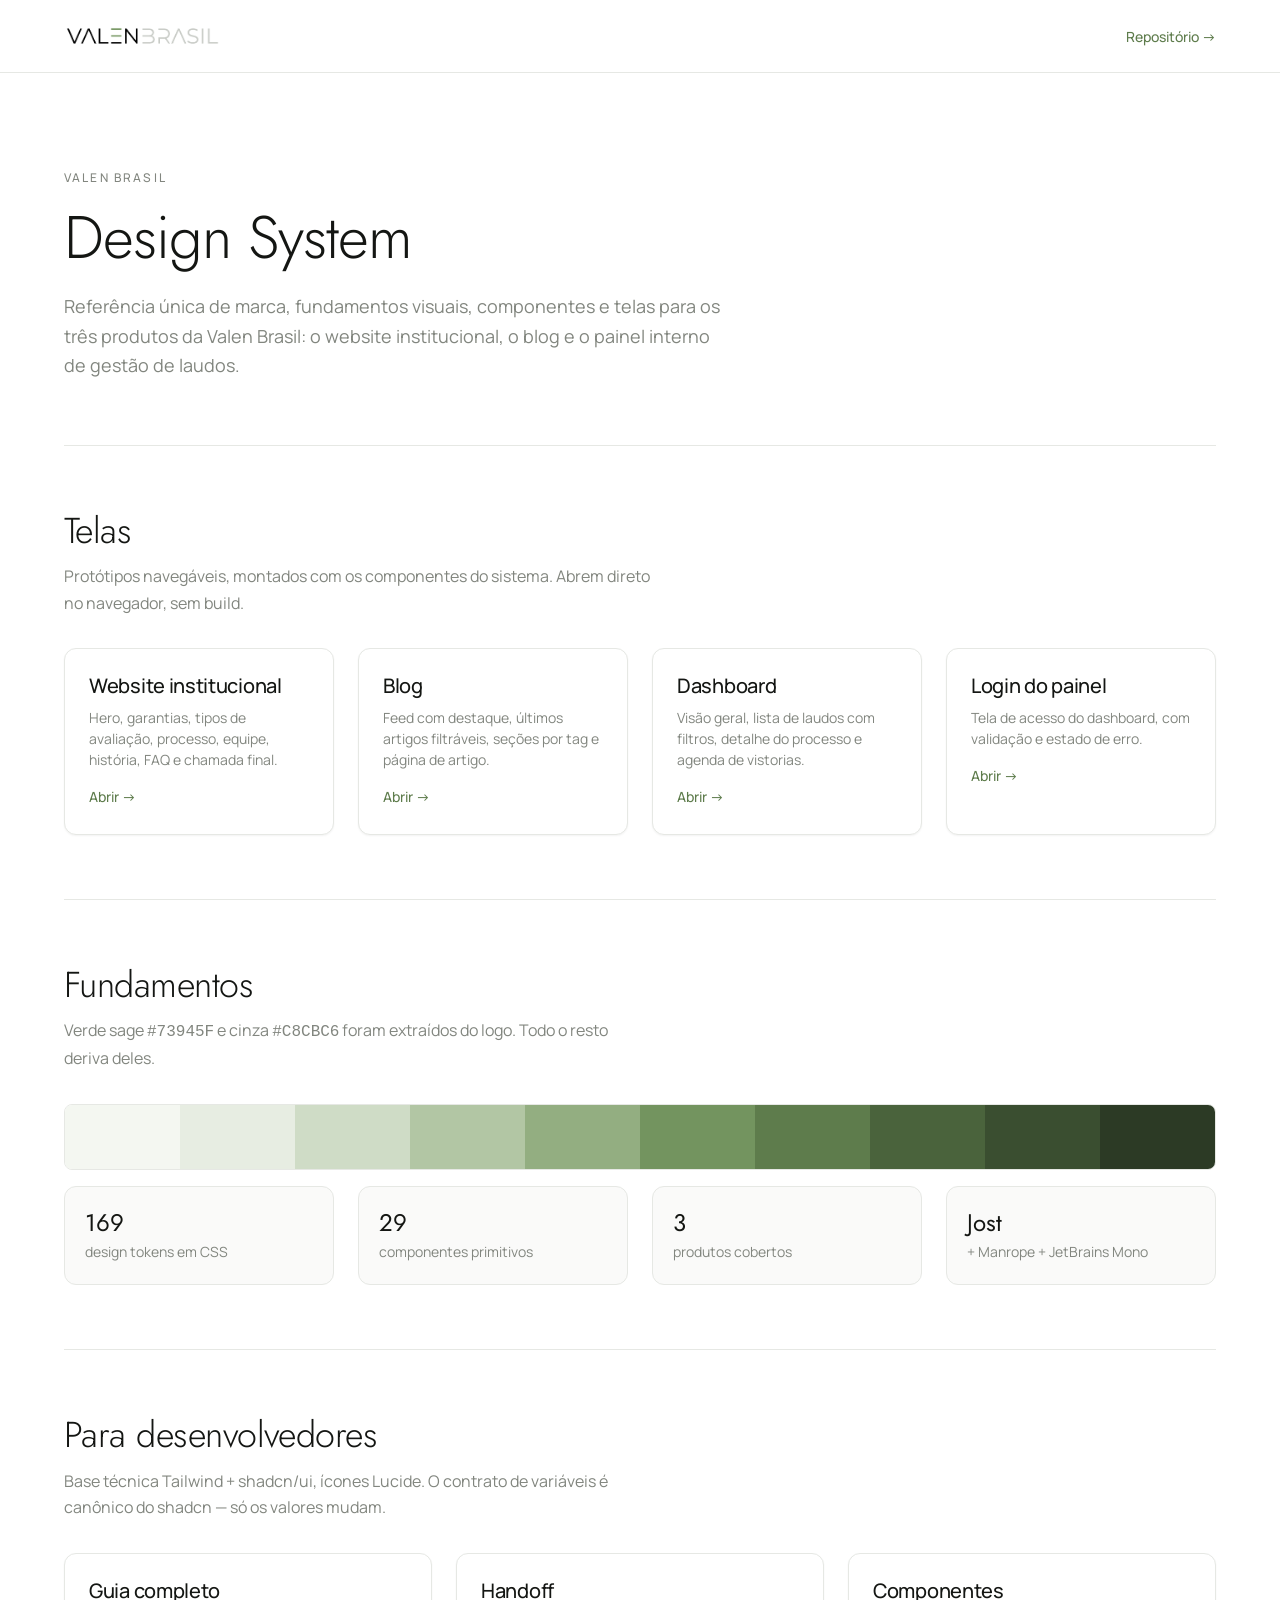
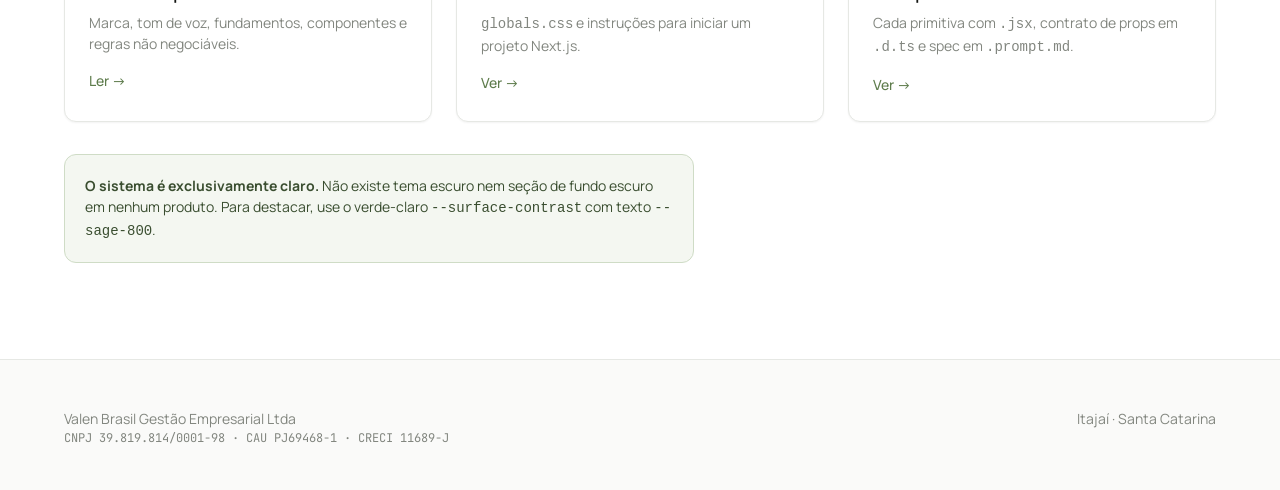
==== index.html @ 43b18d95 "Add landing page and GitHub Pages deploy; fix broken logo references The Logo component and the thre" ====
<!DOCTYPE html>
<html lang="pt-BR">
<head>
<meta charset="utf-8">
<meta name="viewport" content="width=device-width,initial-scale=1">
<title>Valen Brasil — Design System</title>
<link rel="icon" href="assets/valen-icone.png">
<link rel="stylesheet" href="styles.css">
<style>
  .wrap{width:100%;max-width:var(--container-max);margin:0 auto;padding:0 var(--gutter)}
  header{border-bottom:1px solid var(--border-subtle);background:var(--surface-page)}
  header .wrap{height:72px;display:flex;align-items:center;justify-content:space-between}
  header img{height:22px}
  header a{font:var(--type-label)}
  .hero{padding:var(--space-24) 0 var(--space-16)}
  .eyebrow{font:var(--type-eyebrow);text-transform:uppercase;letter-spacing:var(--tracking-widest);color:var(--text-muted);display:block;margin-bottom:var(--space-4)}
  h1{font:var(--type-display);font-size:clamp(2.4rem,5vw,3.75rem);margin-bottom:var(--space-5)}
  .lead{font:var(--type-body-lg);color:var(--text-muted);max-width:60ch}
  section{padding-block:var(--space-16);border-top:1px solid var(--border-subtle)}
  h2{font:var(--type-h2);margin-bottom:var(--space-3)}
  .sub{font:var(--type-body);color:var(--text-muted);max-width:60ch;margin-bottom:var(--space-8)}
  .grid{display:grid;grid-template-columns:repeat(auto-fit,minmax(260px,1fr));gap:var(--space-6)}
  .card{display:block;border:1px solid var(--border-subtle);border-radius:var(--radius-card);padding:var(--space-6);background:var(--surface-card);box-shadow:var(--shadow-xs);text-decoration:none;color:inherit;transition:transform var(--duration-base) var(--ease-out),box-shadow var(--duration-base) var(--ease-out)}
  .card:hover{transform:translateY(-2px);box-shadow:var(--shadow-md);color:inherit}
  .card h3{font:var(--type-h4);color:var(--text-strong);margin-bottom:var(--space-2)}
  .card p{font:var(--type-body-sm);color:var(--text-muted);margin:0}
  .card .go{display:inline-block;margin-top:var(--space-4);font:var(--type-label);color:var(--text-brand)}
  .stats{display:grid;grid-template-columns:repeat(auto-fit,minmax(160px,1fr));gap:var(--space-6)}
  .stat{border:1px solid var(--border-subtle);border-radius:var(--radius-card);padding:var(--space-5);background:var(--surface-subtle)}
  .stat .n{font:var(--type-h3);color:var(--text-strong);display:block}
  .stat .l{font:var(--type-body-sm);color:var(--text-muted)}
  .ramp{display:flex;border-radius:var(--radius-md);overflow:hidden;border:1px solid var(--border-subtle);margin-bottom:var(--space-4)}
  .ramp div{flex:1;height:64px}
  .note{background:var(--surface-contrast);border:1px solid var(--sage-200);border-radius:var(--radius-card);padding:var(--space-5);color:var(--sage-800);font:var(--type-body-sm);max-width:70ch}
  footer{border-top:1px solid var(--border-subtle);background:var(--surface-subtle);padding:var(--space-12) 0;margin-top:var(--space-8)}
  footer .wrap{display:flex;justify-content:space-between;gap:var(--space-6);flex-wrap:wrap;font:var(--type-body-sm);color:var(--text-muted)}
  .mono{font:var(--type-mono);font-size:12px}
</style>
</head>
<body>

<header>
  <div class="wrap">
    <img src="assets/valen-logo.png" alt="Valen Brasil">
    <a href="https://github.com/valenbrasil/design">Repositório →</a>
  </div>
</header>

<main class="wrap">

  <div class="hero">
    <span class="eyebrow">Valen Brasil</span>
    <h1>Design System</h1>
    <p class="lead">Referência única de marca, fundamentos visuais, componentes e telas para os três produtos da Valen Brasil: o website institucional, o blog e o painel interno de gestão de laudos.</p>
  </div>

  <section>
    <h2>Telas</h2>
    <p class="sub">Protótipos navegáveis, montados com os componentes do sistema. Abrem direto no navegador, sem build.</p>
    <div class="grid">
      <a class="card" href="ui_kits/website/index.html">
        <h3>Website institucional</h3>
        <p>Hero, garantias, tipos de avaliação, processo, equipe, história, FAQ e chamada final.</p>
        <span class="go">Abrir →</span>
      </a>
      <a class="card" href="ui_kits/blog/index.html">
        <h3>Blog</h3>
        <p>Feed com destaque, últimos artigos filtráveis, seções por tag e página de artigo.</p>
        <span class="go">Abrir →</span>
      </a>
      <a class="card" href="ui_kits/dashboard/index.html">
        <h3>Dashboard</h3>
        <p>Visão geral, lista de laudos com filtros, detalhe do processo e agenda de vistorias.</p>
        <span class="go">Abrir →</span>
      </a>
      <a class="card" href="ui_kits/dashboard/login.html">
        <h3>Login do painel</h3>
        <p>Tela de acesso do dashboard, com validação e estado de erro.</p>
        <span class="go">Abrir →</span>
      </a>
    </div>
  </section>

  <section>
    <h2>Fundamentos</h2>
    <p class="sub">Verde sage <code>#73945F</code> e cinza <code>#C8CBC6</code> foram extraídos do logo. Todo o resto deriva deles.</p>
    <div class="ramp">
      <div style="background:var(--sage-50)"></div>
      <div style="background:var(--sage-100)"></div>
      <div style="background:var(--sage-200)"></div>
      <div style="background:var(--sage-300)"></div>
      <div style="background:var(--sage-400)"></div>
      <div style="background:var(--sage-500)"></div>
      <div style="background:var(--sage-600)"></div>
      <div style="background:var(--sage-700)"></div>
      <div style="background:var(--sage-800)"></div>
      <div style="background:var(--sage-900)"></div>
    </div>
    <div class="stats">
      <div class="stat"><span class="n">169</span><span class="l">design tokens em CSS</span></div>
      <div class="stat"><span class="n">29</span><span class="l">componentes primitivos</span></div>
      <div class="stat"><span class="n">3</span><span class="l">produtos cobertos</span></div>
      <div class="stat"><span class="n">Jost</span><span class="l">+ Manrope + JetBrains Mono</span></div>
    </div>
  </section>

  <section>
    <h2>Para desenvolvedores</h2>
    <p class="sub">Base técnica Tailwind + shadcn/ui, ícones Lucide. O contrato de variáveis é canônico do shadcn — só os valores mudam.</p>
    <div class="grid">
      <a class="card" href="https://github.com/valenbrasil/design/blob/main/README.md">
        <h3>Guia completo</h3>
        <p>Marca, tom de voz, fundamentos, componentes e regras não negociáveis.</p>
        <span class="go">Ler →</span>
      </a>
      <a class="card" href="https://github.com/valenbrasil/design/tree/main/handoff">
        <h3>Handoff</h3>
        <p><code>globals.css</code> e instruções para iniciar um projeto Next.js.</p>
        <span class="go">Ver →</span>
      </a>
      <a class="card" href="https://github.com/valenbrasil/design/tree/main/components">
        <h3>Componentes</h3>
        <p>Cada primitiva com <code>.jsx</code>, contrato de props em <code>.d.ts</code> e spec em <code>.prompt.md</code>.</p>
        <span class="go">Ver →</span>
      </a>
    </div>
    <p class="note" style="margin-top:var(--space-8)"><strong>O sistema é exclusivamente claro.</strong> Não existe tema escuro nem seção de fundo escuro em nenhum produto. Para destacar, use o verde-claro <code>--surface-contrast</code> com texto <code>--sage-800</code>.</p>
  </section>

</main>

<footer>
  <div class="wrap">
    <div>
      <div>Valen Brasil Gestão Empresarial Ltda</div>
      <div class="mono">CNPJ 39.819.814/0001-98 · CAU PJ69468-1 · CRECI 11689-J</div>
    </div>
    <div>Itajaí · Santa Catarina</div>
  </div>
</footer>

</body>
</html>
---- styles.css ----
/*
  Valen Brasil Design System — ponto de entrada único.
  Este arquivo não define nenhuma regra própria, apenas importa os tokens
  na ordem correta (fontes e valores de cor/tipo/espaço primeiro, reset base
  por último — o base.css consome essas variáveis).
*/
@import "tokens/fonts.css";
@import "tokens/colors.css";
@import "tokens/typography.css";
@import "tokens/spacing.css";
@import "tokens/radius.css";
@import "tokens/shadows.css";
@import "tokens/motion.css";
@import "tokens/base.css";
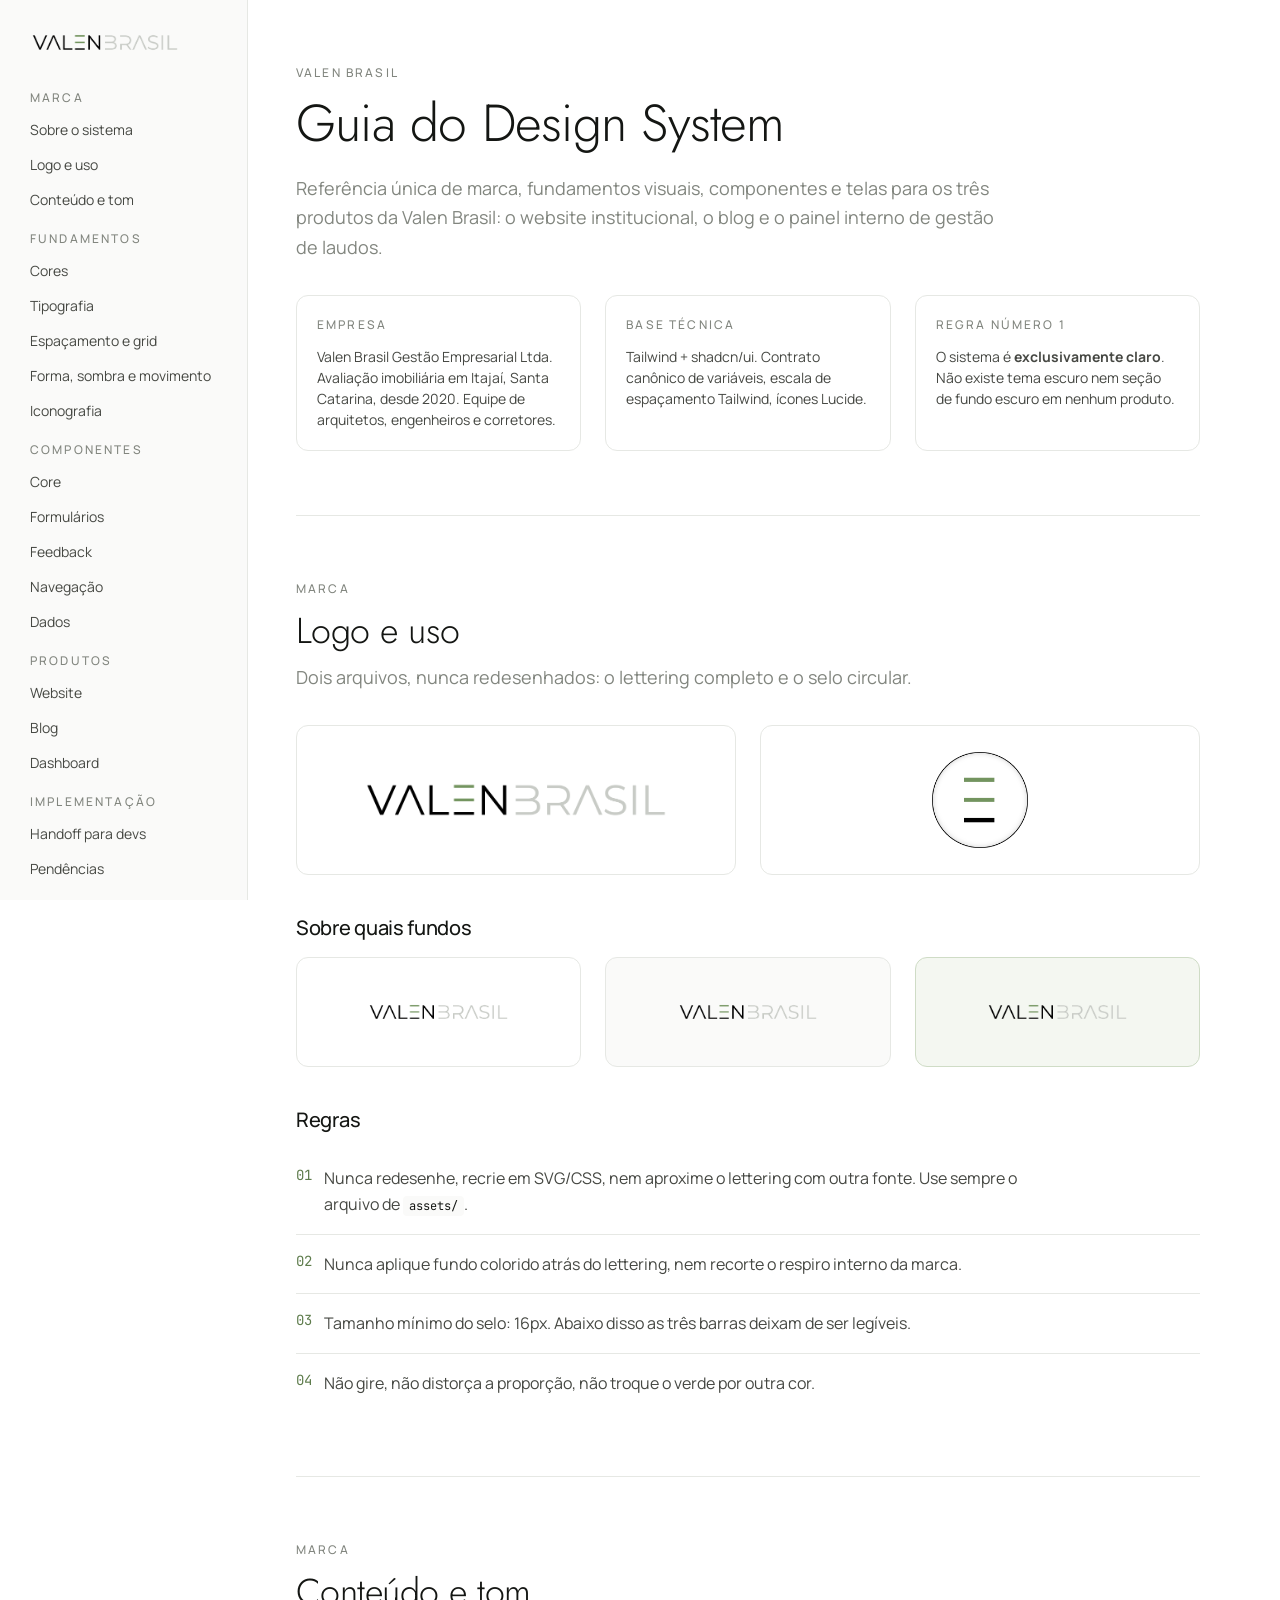
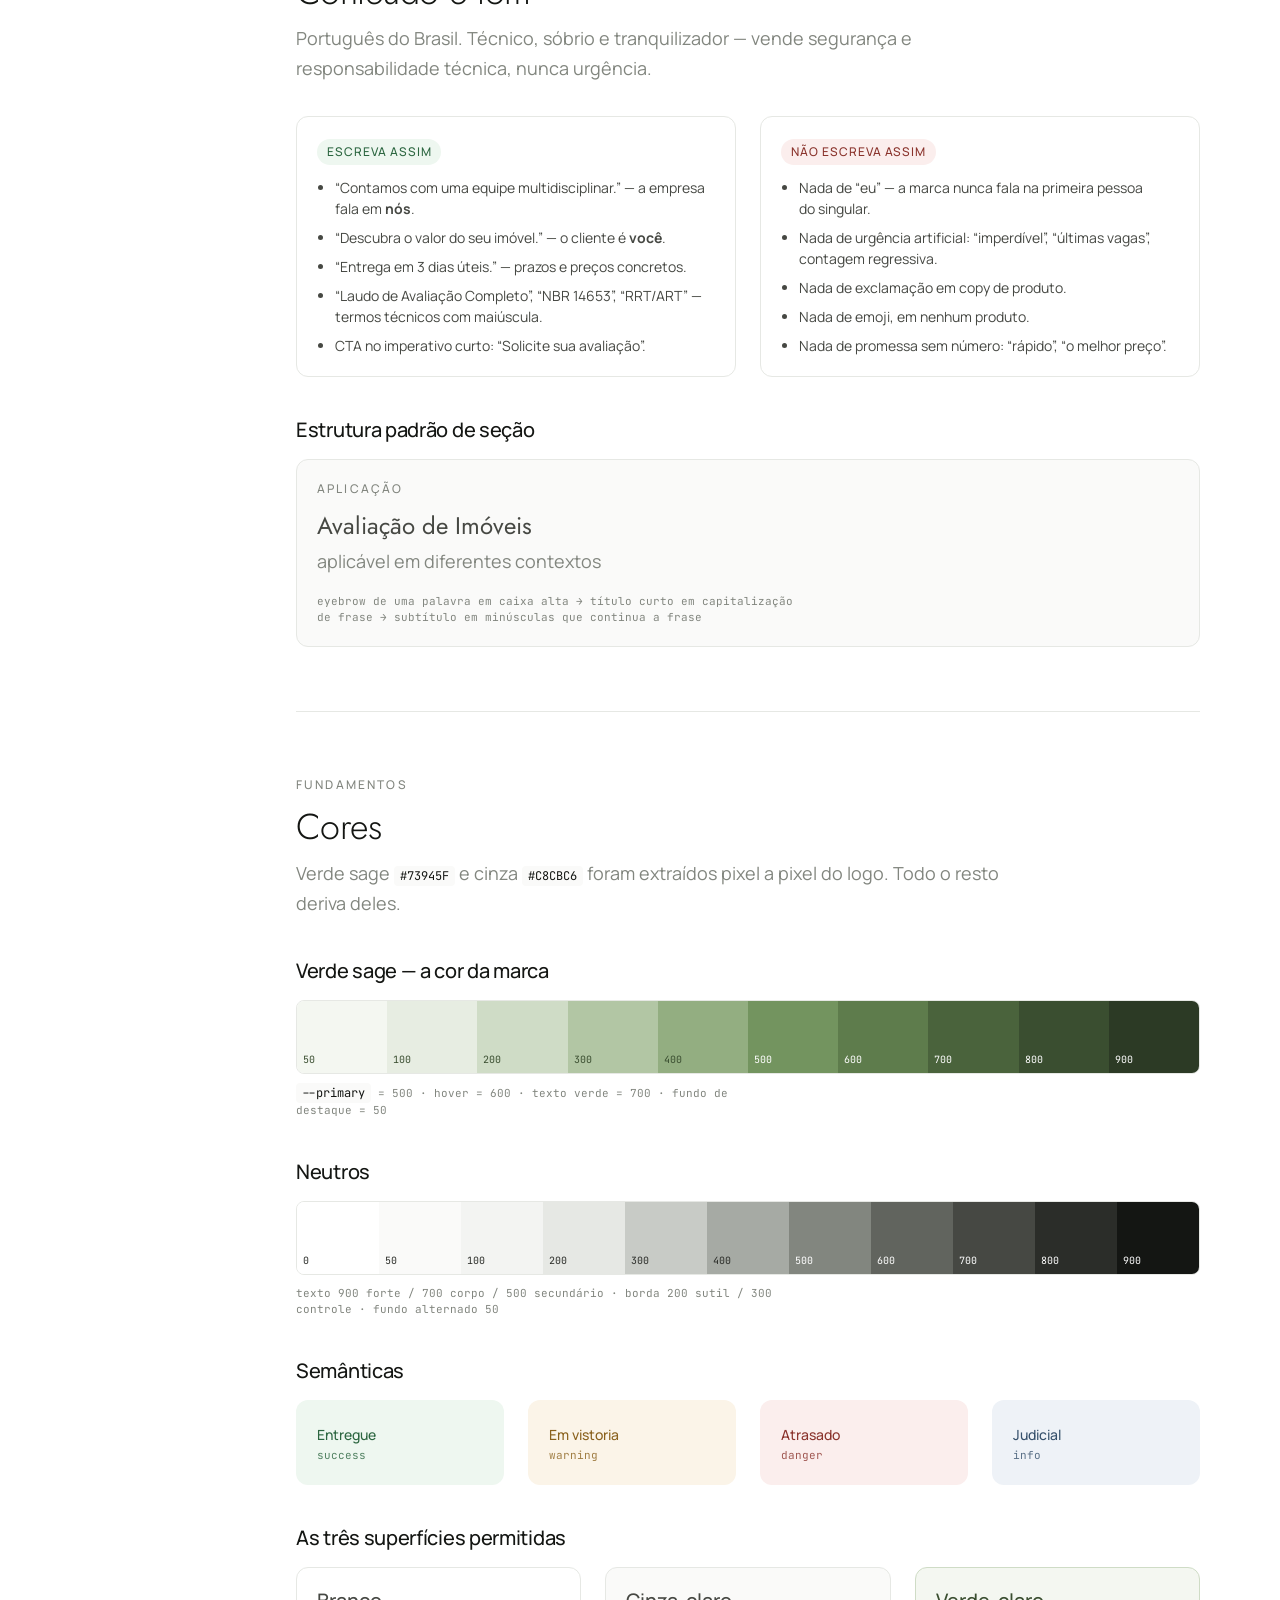
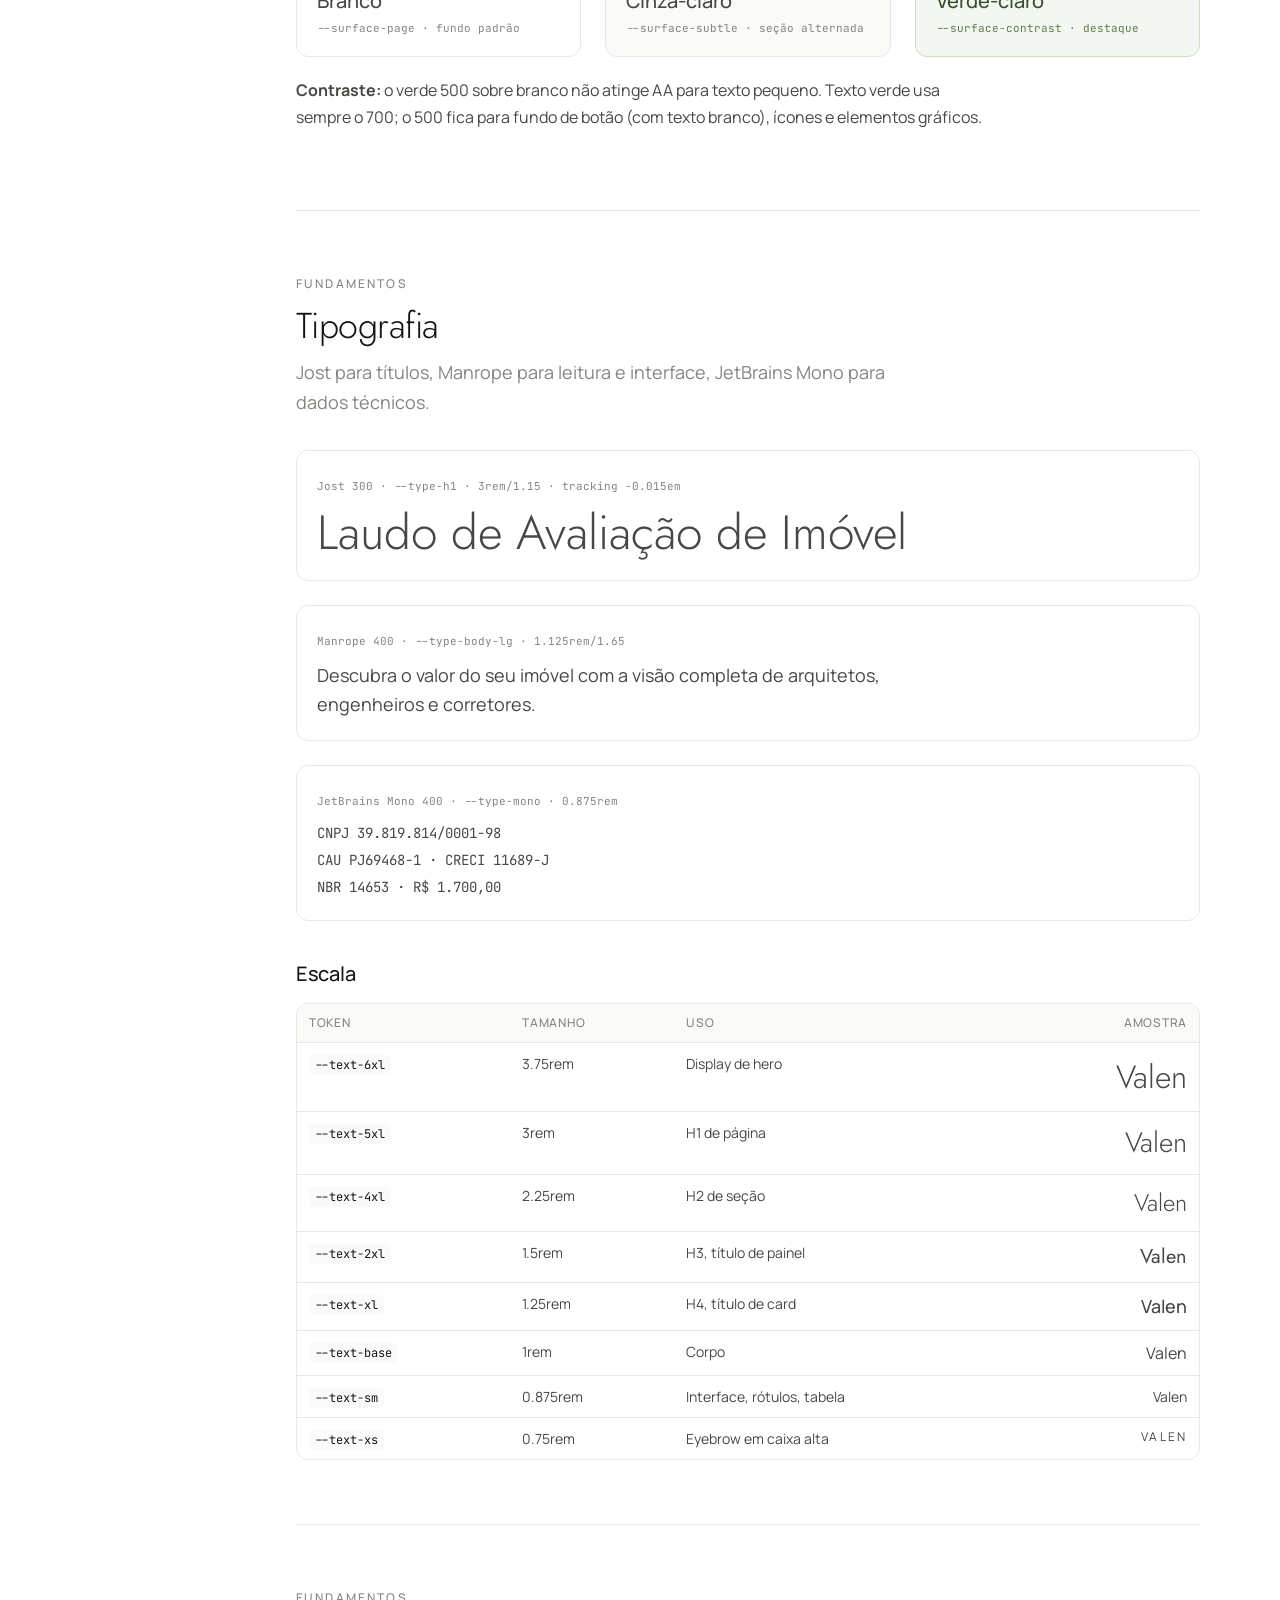
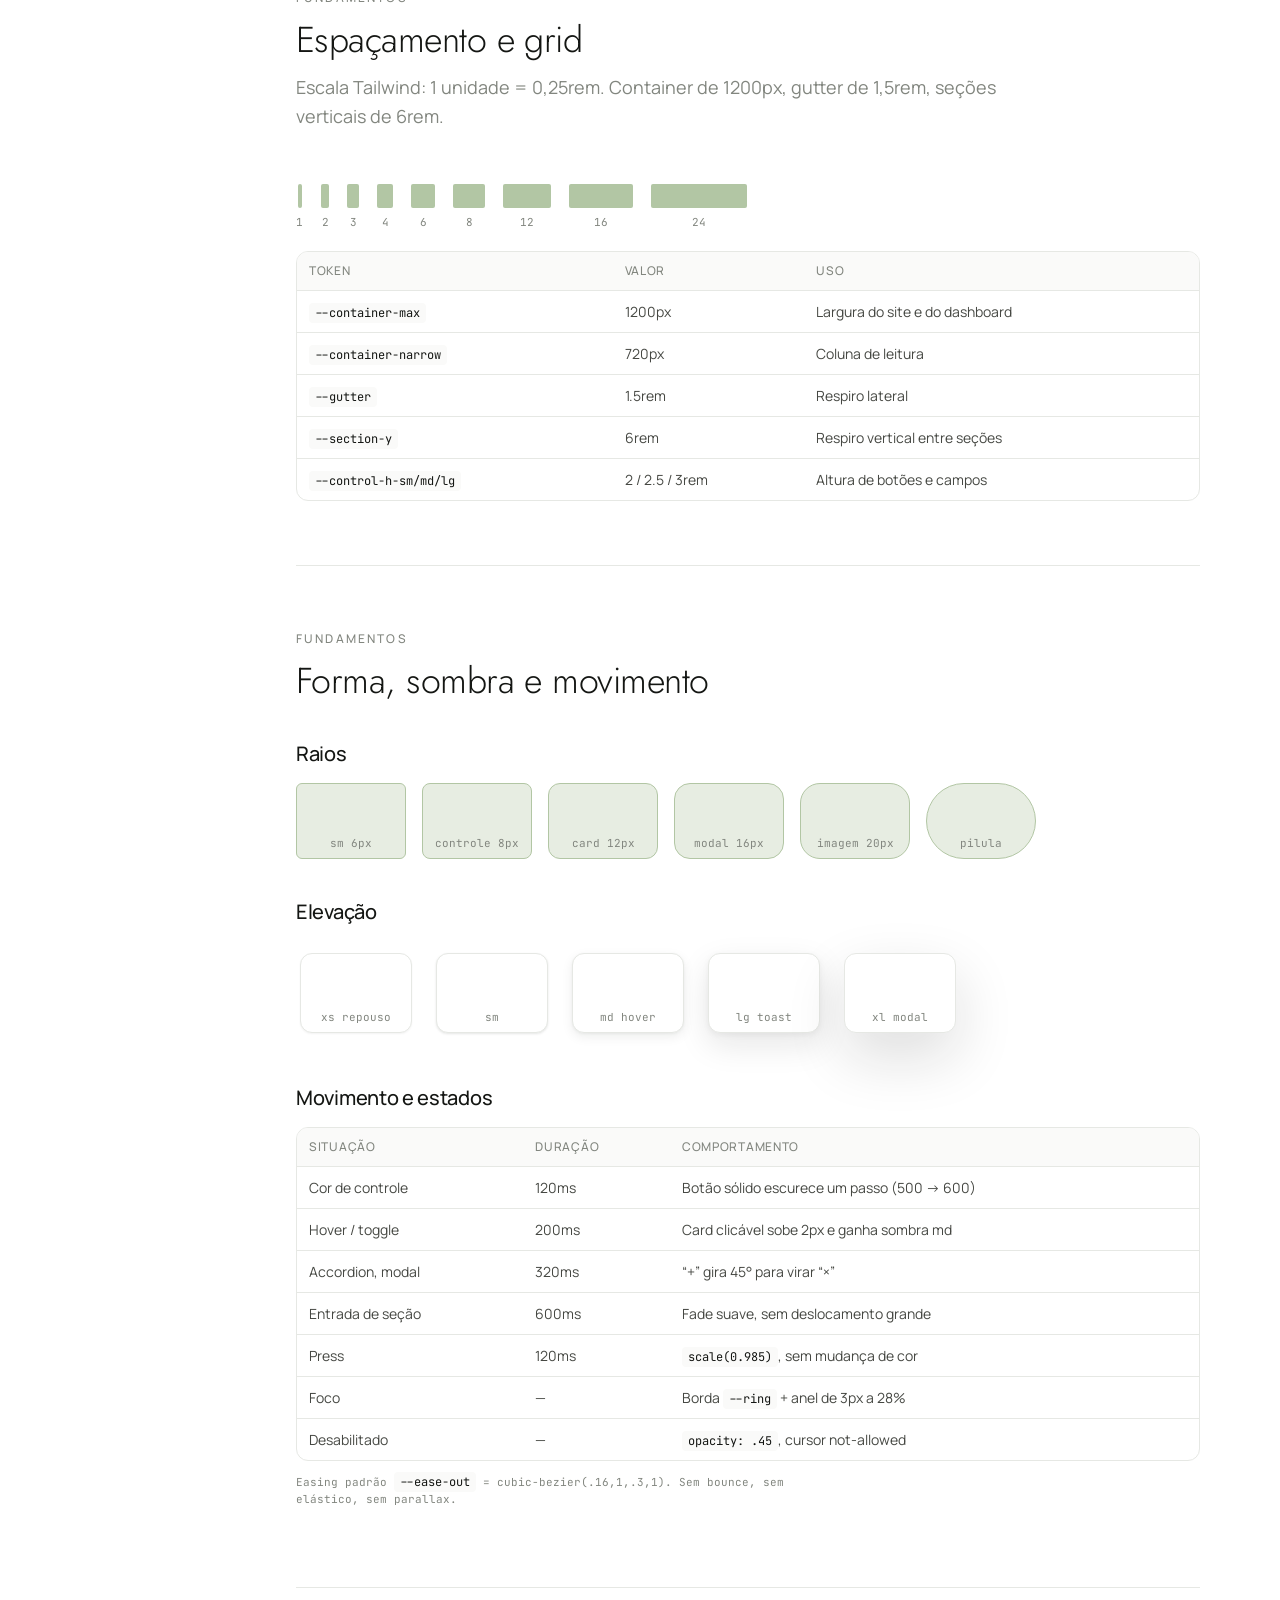
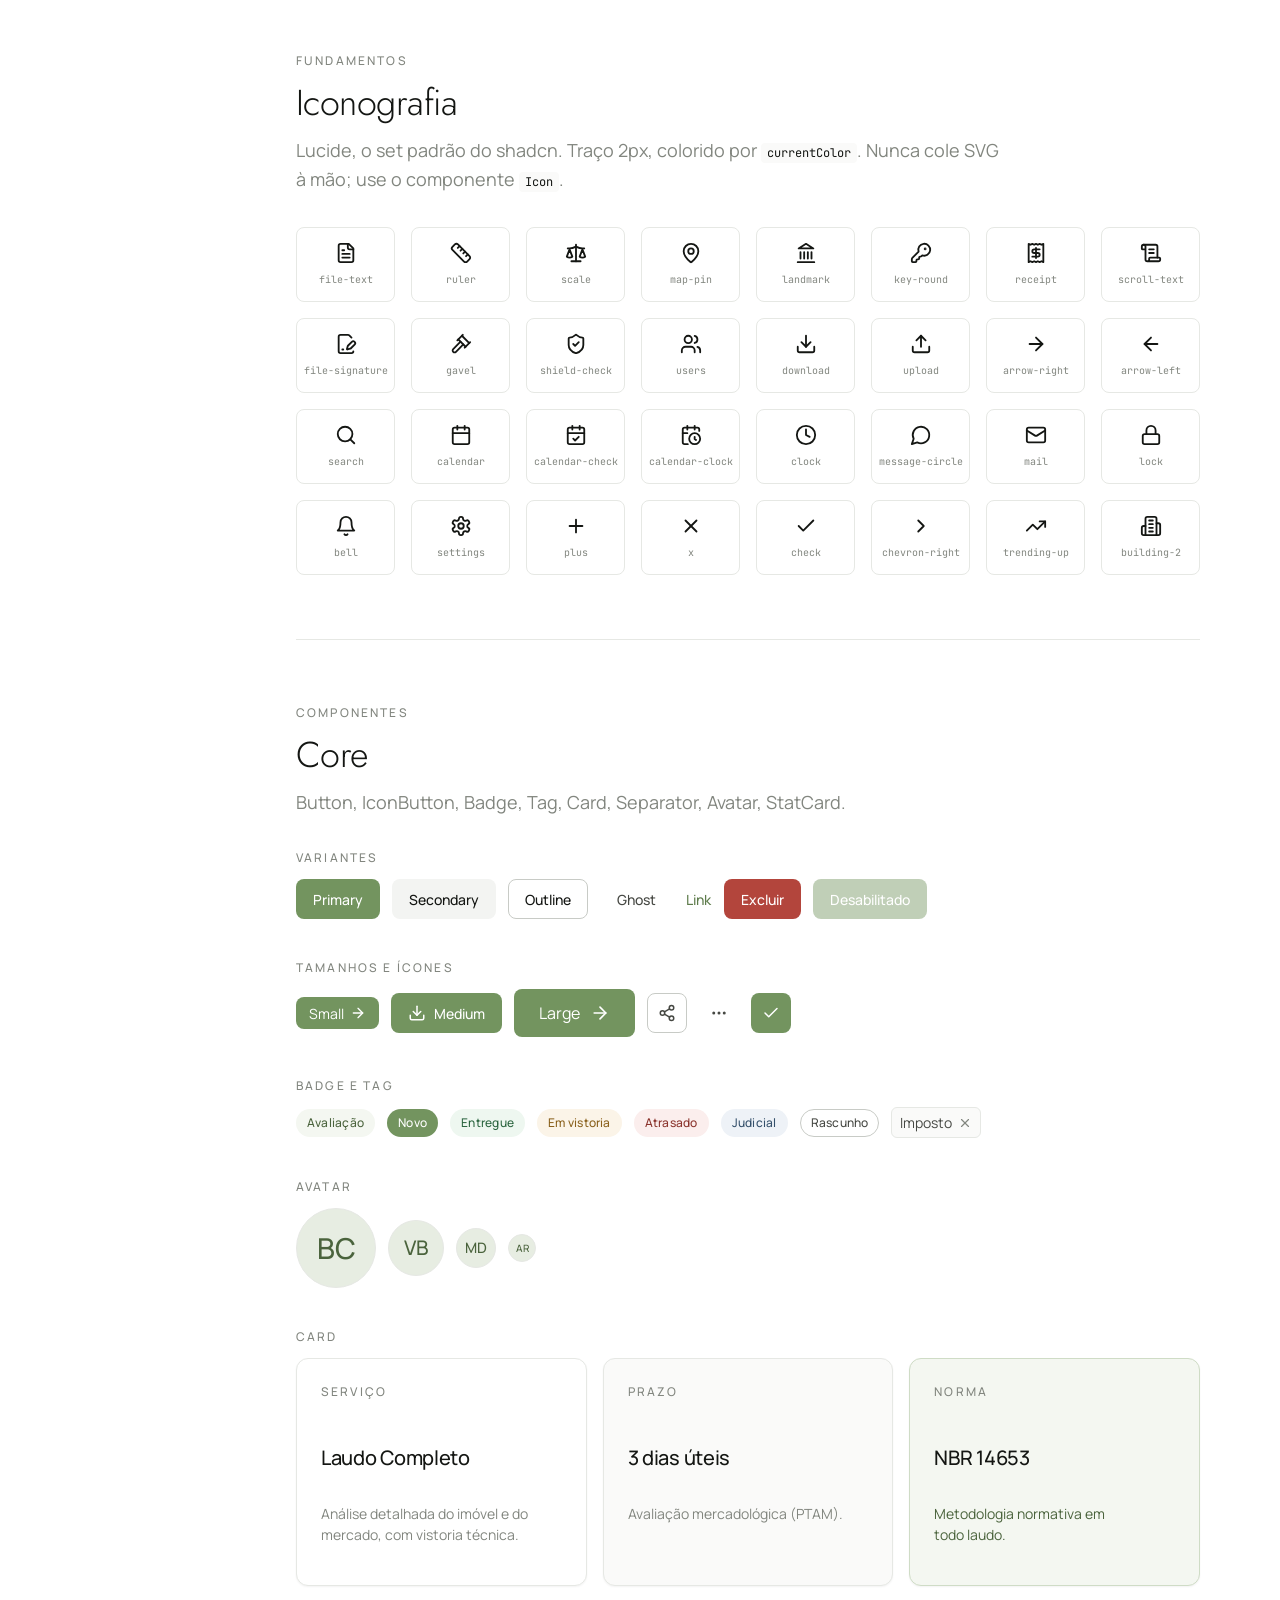
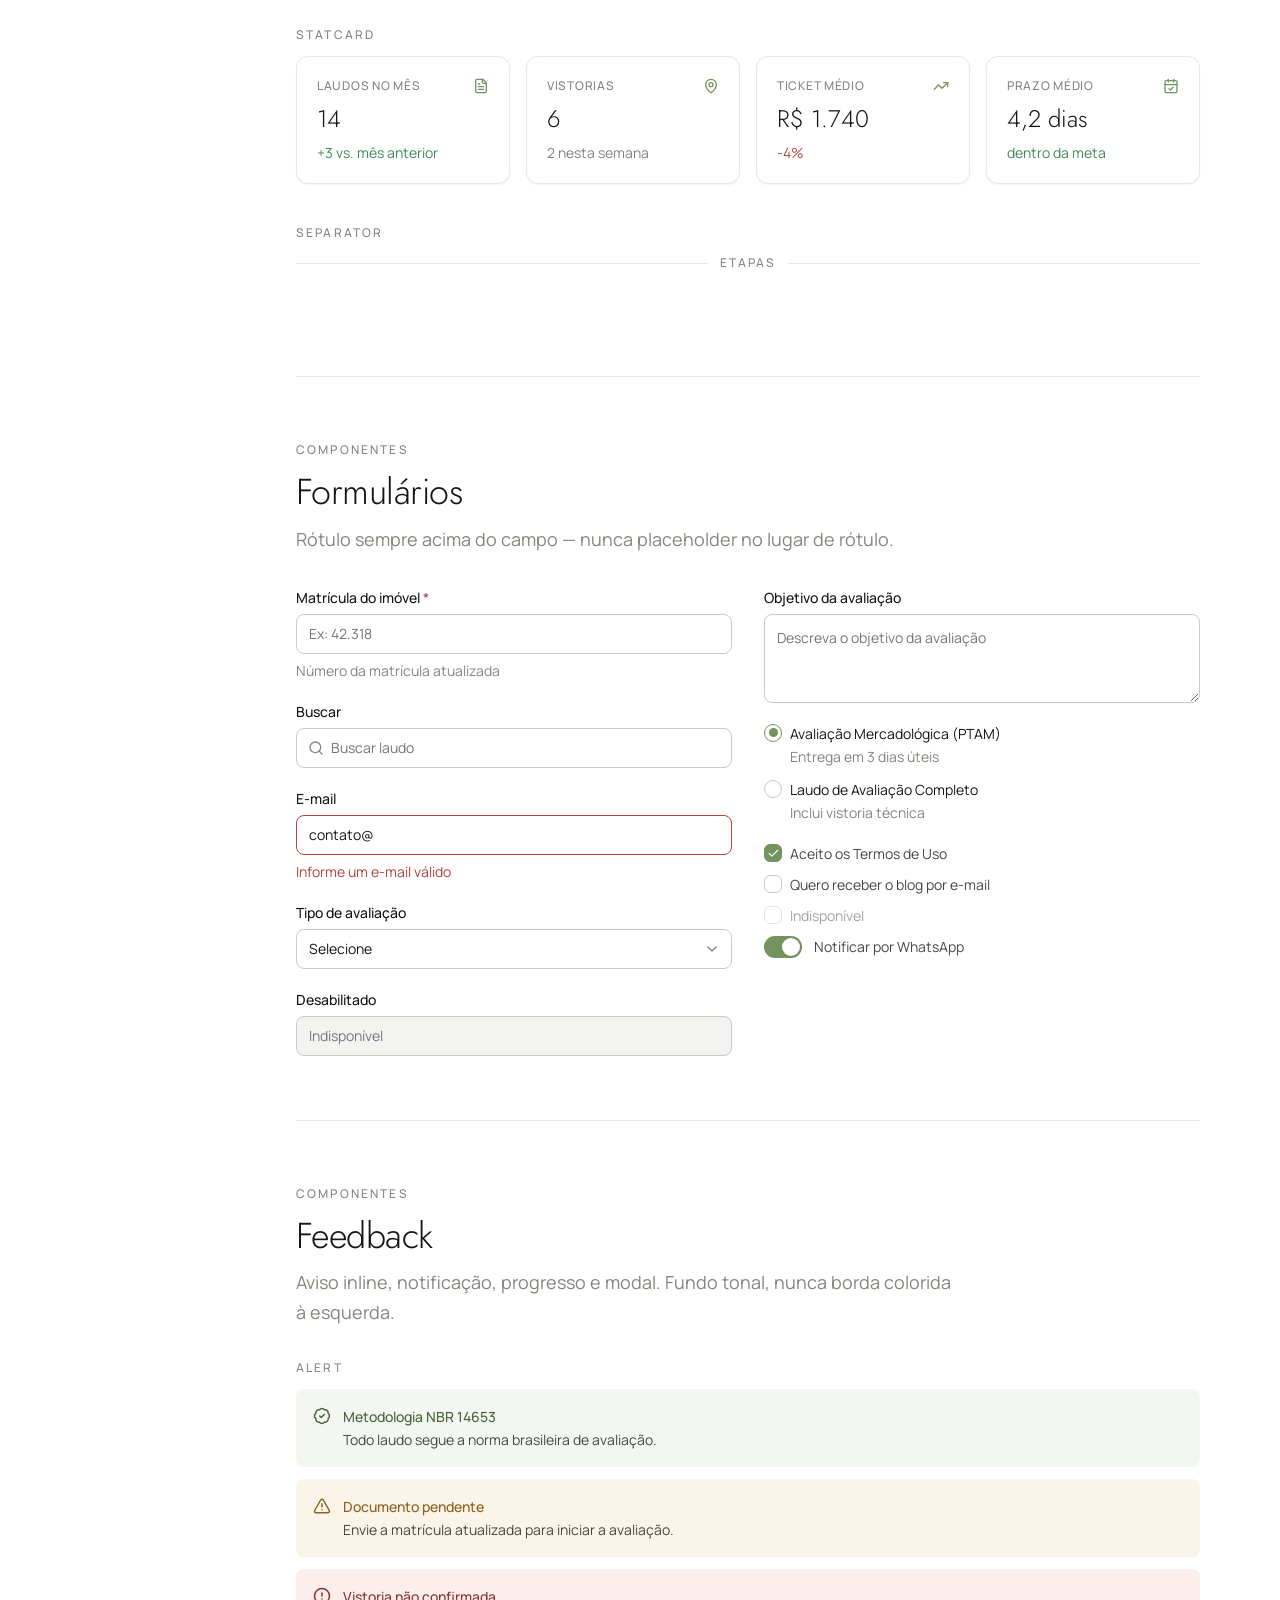
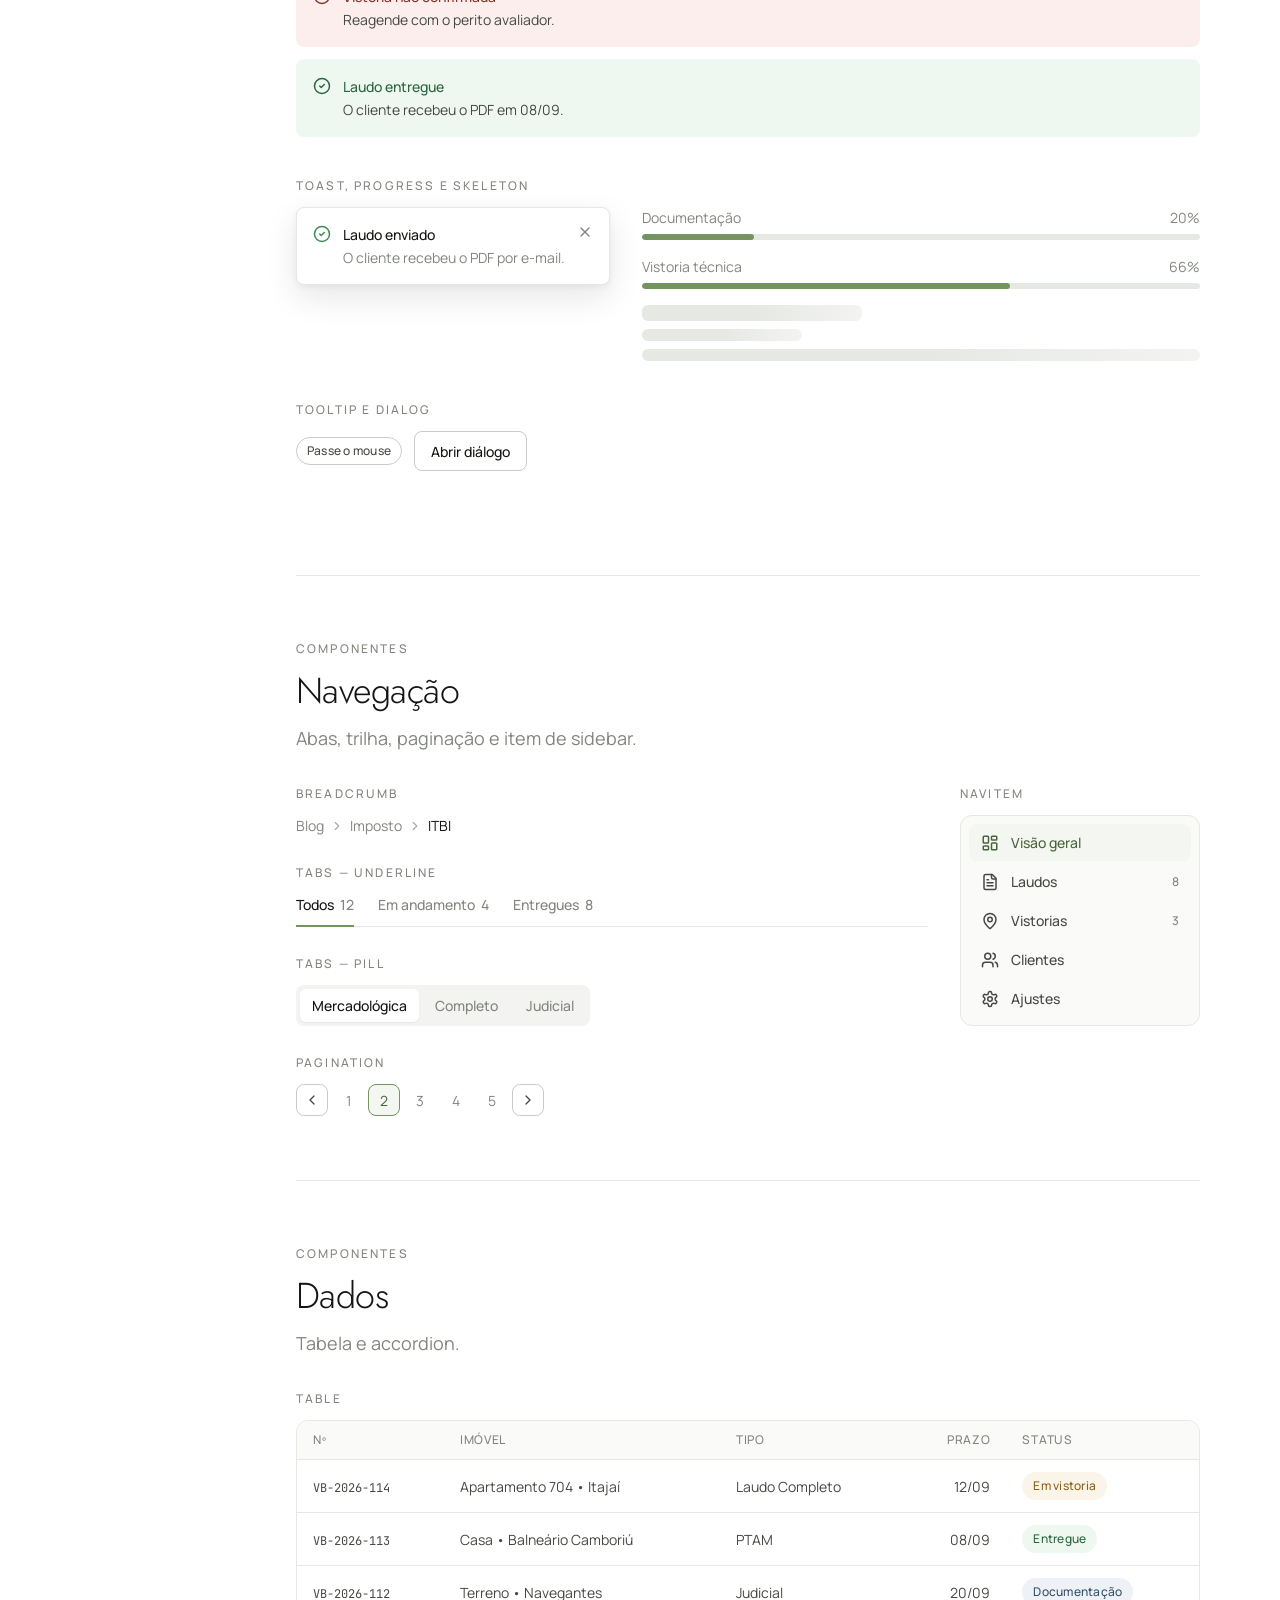
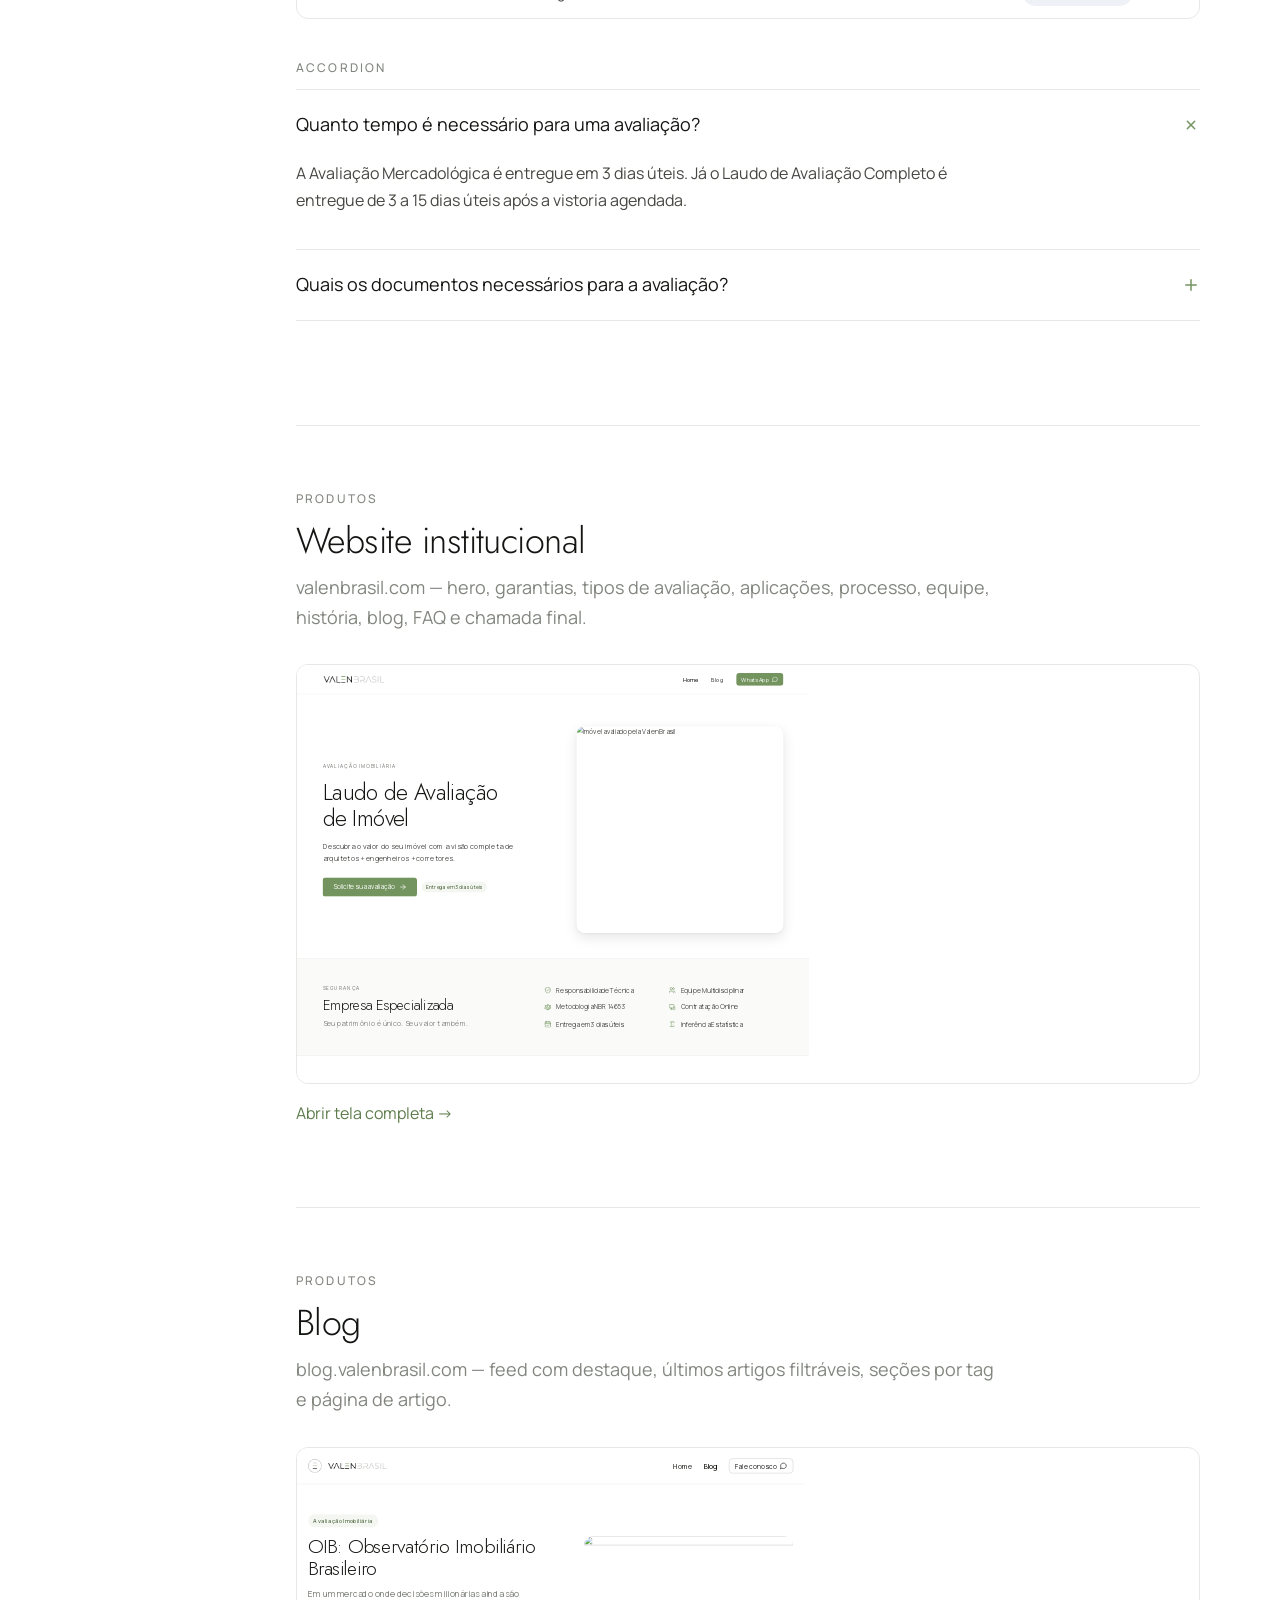
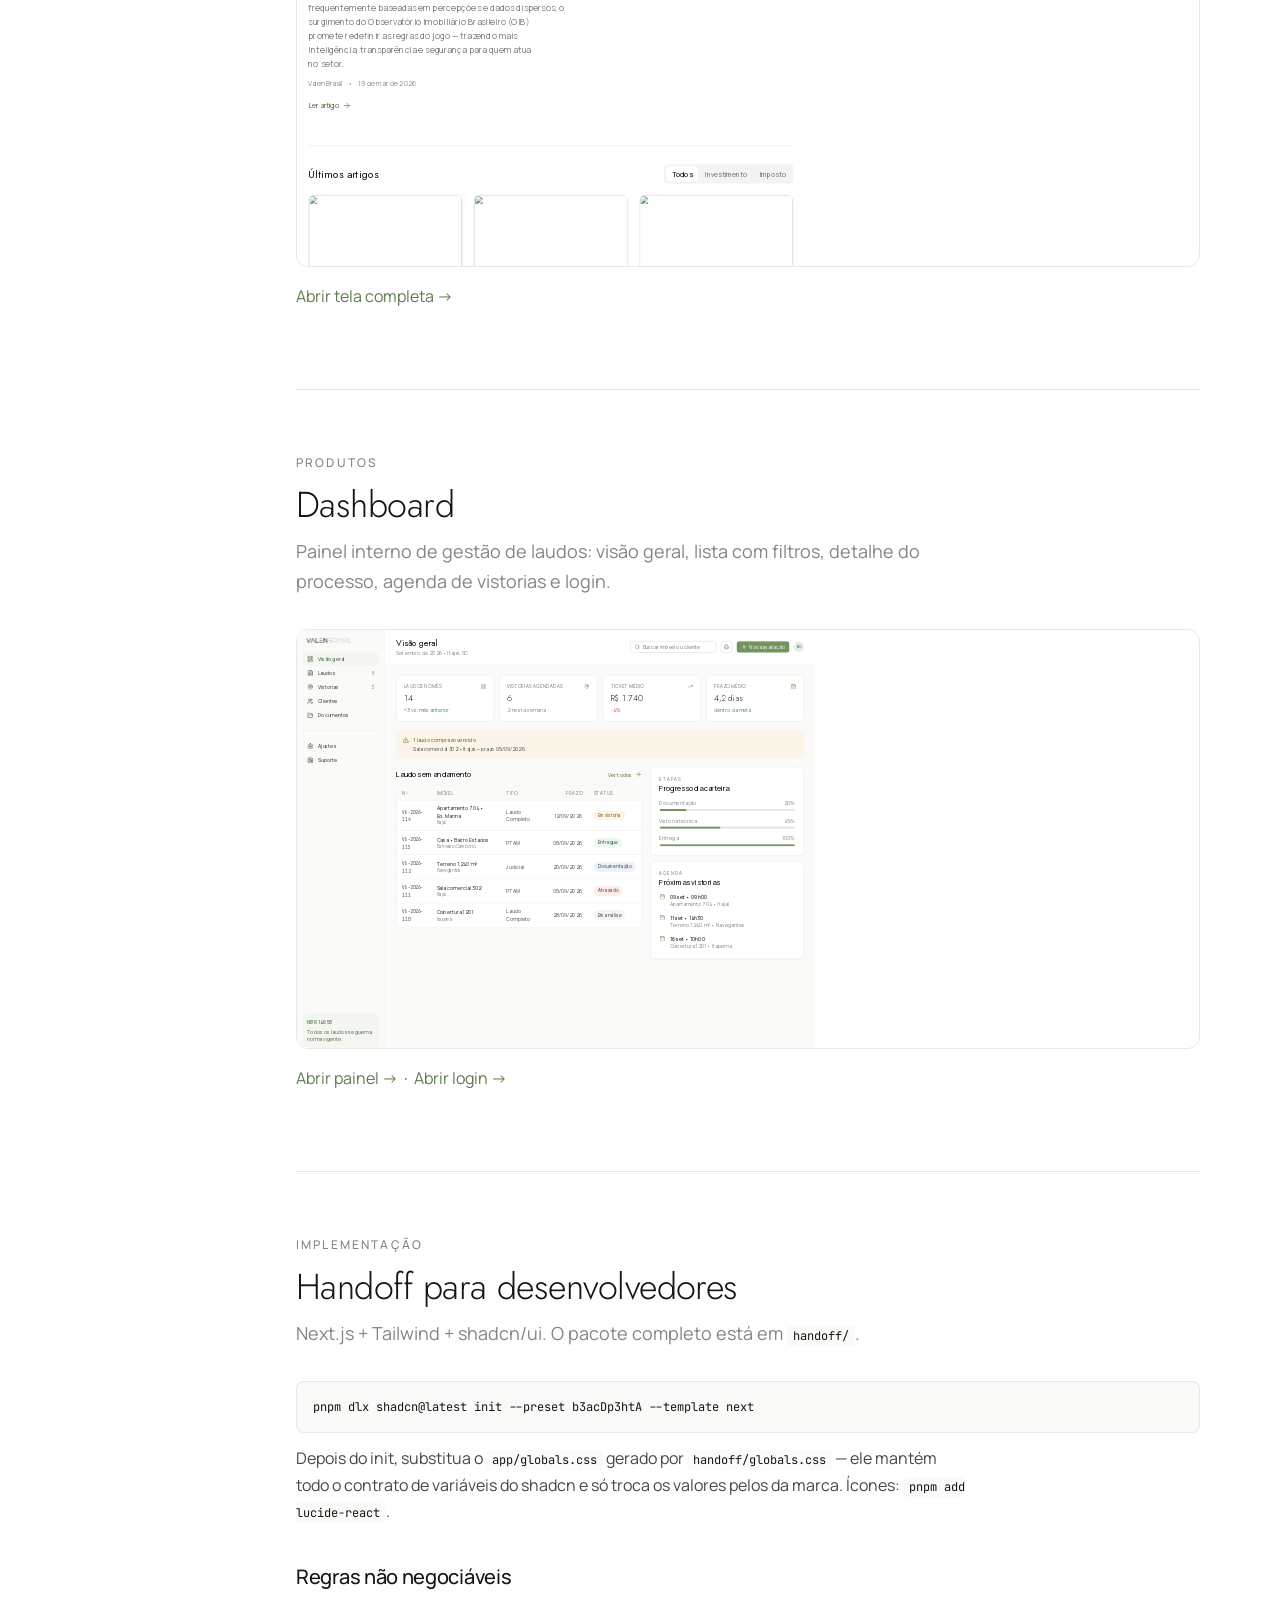
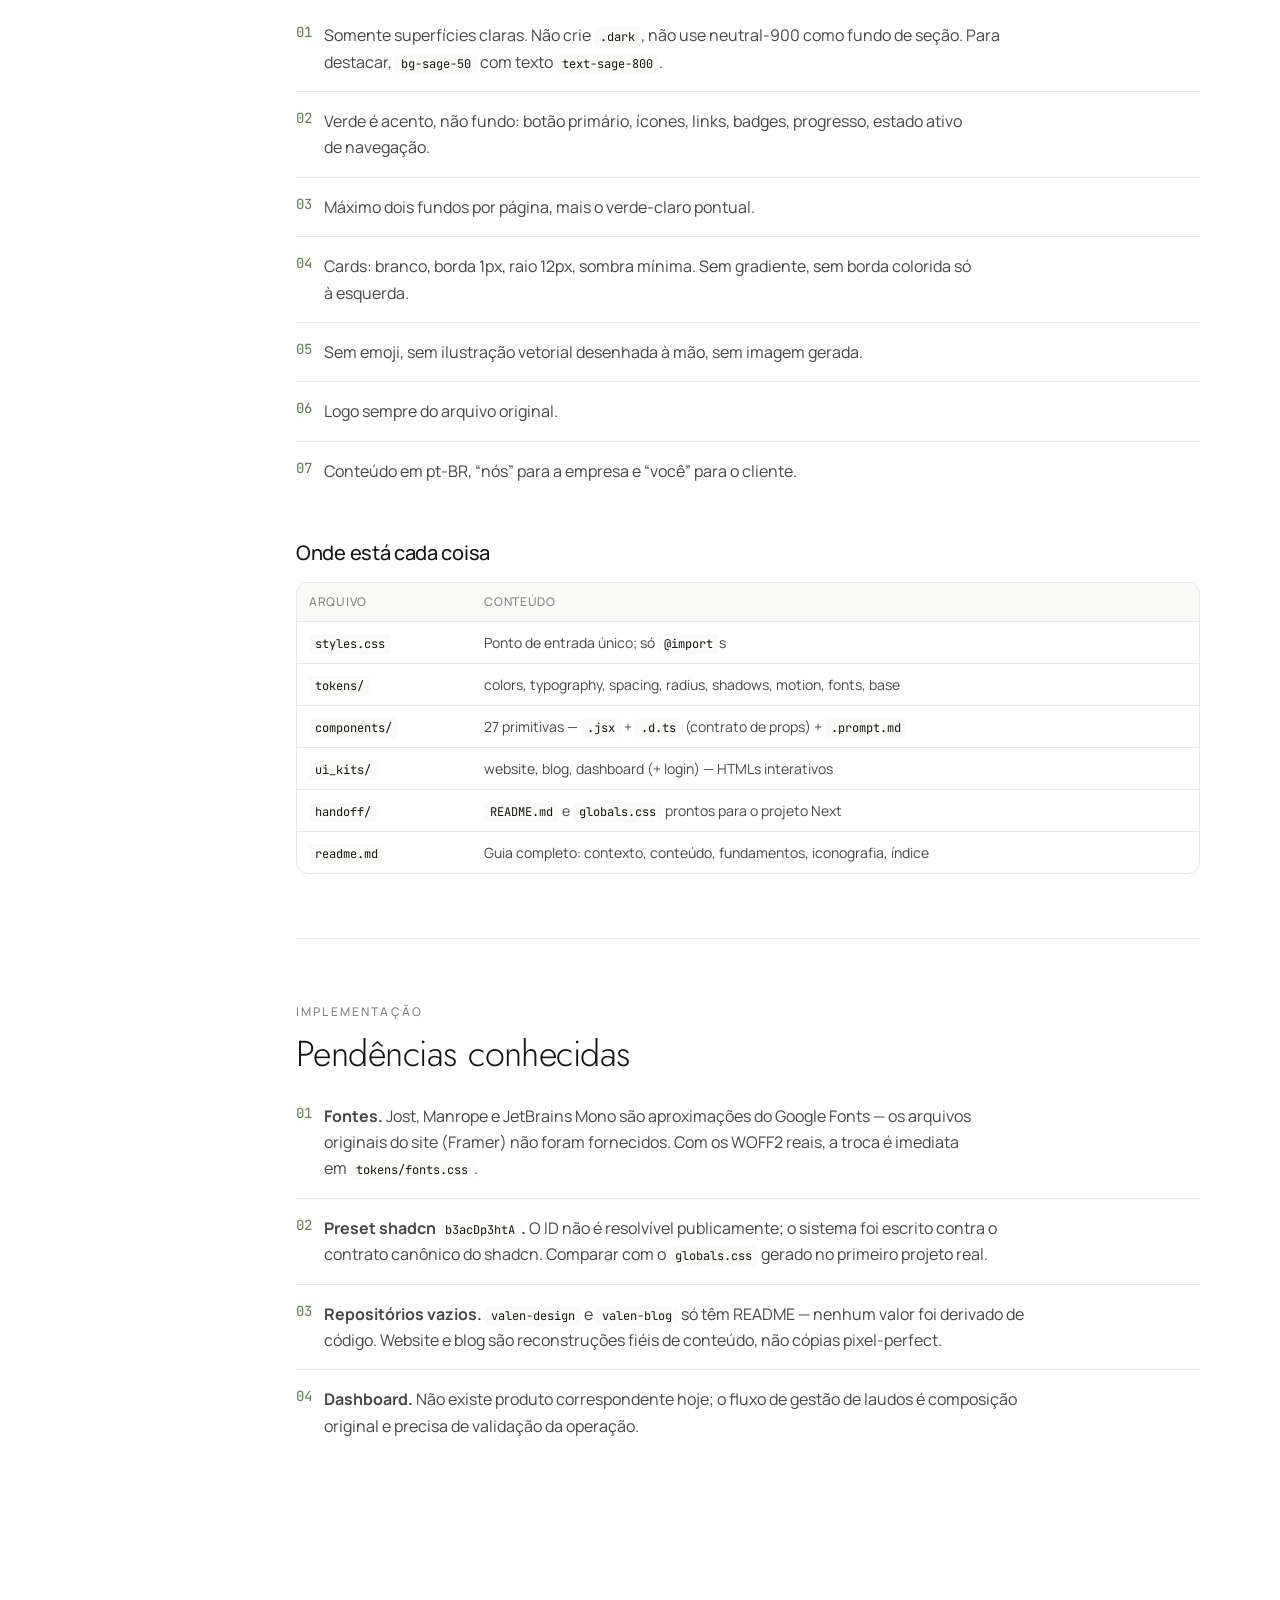
==== commit ca2b39ba: "Publish the full design system guide as the site The site's landing page linked out to GitHub for th" ====
--- a/index.html
+++ b/index.html
@@ -1,143 +1,322 @@
 <!DOCTYPE html>
-<html lang="pt-BR">
-<head>
-<meta charset="utf-8">
-<meta name="viewport" content="width=device-width,initial-scale=1">
-<title>Valen Brasil — Design System</title>
+<html lang="pt-BR"><head><meta charset="utf-8"><meta name="viewport" content="width=device-width,initial-scale=1"><title>Valen Brasil — Guia do Design System</title>
+<link rel="stylesheet" href="styles.css">
 <link rel="icon" href="assets/valen-icone.png">
-<link rel="stylesheet" href="styles.css">
+<script src="guia/react.min.js"></script>
+<script src="guia/react-dom.min.js"></script>
+<script src="guia/ds-bundle.js"></script>
 <style>
-  .wrap{width:100%;max-width:var(--container-max);margin:0 auto;padding:0 var(--gutter)}
-  header{border-bottom:1px solid var(--border-subtle);background:var(--surface-page)}
-  header .wrap{height:72px;display:flex;align-items:center;justify-content:space-between}
-  header img{height:22px}
-  header a{font:var(--type-label)}
-  .hero{padding:var(--space-24) 0 var(--space-16)}
-  .eyebrow{font:var(--type-eyebrow);text-transform:uppercase;letter-spacing:var(--tracking-widest);color:var(--text-muted);display:block;margin-bottom:var(--space-4)}
-  h1{font:var(--type-display);font-size:clamp(2.4rem,5vw,3.75rem);margin-bottom:var(--space-5)}
-  .lead{font:var(--type-body-lg);color:var(--text-muted);max-width:60ch}
-  section{padding-block:var(--space-16);border-top:1px solid var(--border-subtle)}
-  h2{font:var(--type-h2);margin-bottom:var(--space-3)}
-  .sub{font:var(--type-body);color:var(--text-muted);max-width:60ch;margin-bottom:var(--space-8)}
-  .grid{display:grid;grid-template-columns:repeat(auto-fit,minmax(260px,1fr));gap:var(--space-6)}
-  .card{display:block;border:1px solid var(--border-subtle);border-radius:var(--radius-card);padding:var(--space-6);background:var(--surface-card);box-shadow:var(--shadow-xs);text-decoration:none;color:inherit;transition:transform var(--duration-base) var(--ease-out),box-shadow var(--duration-base) var(--ease-out)}
-  .card:hover{transform:translateY(-2px);box-shadow:var(--shadow-md);color:inherit}
-  .card h3{font:var(--type-h4);color:var(--text-strong);margin-bottom:var(--space-2)}
-  .card p{font:var(--type-body-sm);color:var(--text-muted);margin:0}
-  .card .go{display:inline-block;margin-top:var(--space-4);font:var(--type-label);color:var(--text-brand)}
-  .stats{display:grid;grid-template-columns:repeat(auto-fit,minmax(160px,1fr));gap:var(--space-6)}
-  .stat{border:1px solid var(--border-subtle);border-radius:var(--radius-card);padding:var(--space-5);background:var(--surface-subtle)}
-  .stat .n{font:var(--type-h3);color:var(--text-strong);display:block}
-  .stat .l{font:var(--type-body-sm);color:var(--text-muted)}
-  .ramp{display:flex;border-radius:var(--radius-md);overflow:hidden;border:1px solid var(--border-subtle);margin-bottom:var(--space-4)}
-  .ramp div{flex:1;height:64px}
-  .note{background:var(--surface-contrast);border:1px solid var(--sage-200);border-radius:var(--radius-card);padding:var(--space-5);color:var(--sage-800);font:var(--type-body-sm);max-width:70ch}
-  footer{border-top:1px solid var(--border-subtle);background:var(--surface-subtle);padding:var(--space-12) 0;margin-top:var(--space-8)}
-  footer .wrap{display:flex;justify-content:space-between;gap:var(--space-6);flex-wrap:wrap;font:var(--type-body-sm);color:var(--text-muted)}
-  .mono{font:var(--type-mono);font-size:12px}
-</style>
-</head>
-<body>
-
-<header>
-  <div class="wrap">
-    <img src="assets/valen-logo.png" alt="Valen Brasil">
-    <a href="https://github.com/valenbrasil/design">Repositório →</a>
-  </div>
-</header>
-
-<main class="wrap">
-
-  <div class="hero">
-    <span class="eyebrow">Valen Brasil</span>
-    <h1>Design System</h1>
-    <p class="lead">Referência única de marca, fundamentos visuais, componentes e telas para os três produtos da Valen Brasil: o website institucional, o blog e o painel interno de gestão de laudos.</p>
-  </div>
-
-  <section>
-    <h2>Telas</h2>
-    <p class="sub">Protótipos navegáveis, montados com os componentes do sistema. Abrem direto no navegador, sem build.</p>
-    <div class="grid">
-      <a class="card" href="ui_kits/website/index.html">
-        <h3>Website institucional</h3>
-        <p>Hero, garantias, tipos de avaliação, processo, equipe, história, FAQ e chamada final.</p>
-        <span class="go">Abrir →</span>
-      </a>
-      <a class="card" href="ui_kits/blog/index.html">
-        <h3>Blog</h3>
-        <p>Feed com destaque, últimos artigos filtráveis, seções por tag e página de artigo.</p>
-        <span class="go">Abrir →</span>
-      </a>
-      <a class="card" href="ui_kits/dashboard/index.html">
-        <h3>Dashboard</h3>
-        <p>Visão geral, lista de laudos com filtros, detalhe do processo e agenda de vistorias.</p>
-        <span class="go">Abrir →</span>
-      </a>
-      <a class="card" href="ui_kits/dashboard/login.html">
-        <h3>Login do painel</h3>
-        <p>Tela de acesso do dashboard, com validação e estado de erro.</p>
-        <span class="go">Abrir →</span>
-      </a>
-    </div>
-  </section>
-
-  <section>
-    <h2>Fundamentos</h2>
-    <p class="sub">Verde sage <code>#73945F</code> e cinza <code>#C8CBC6</code> foram extraídos do logo. Todo o resto deriva deles.</p>
-    <div class="ramp">
-      <div style="background:var(--sage-50)"></div>
-      <div style="background:var(--sage-100)"></div>
-      <div style="background:var(--sage-200)"></div>
-      <div style="background:var(--sage-300)"></div>
-      <div style="background:var(--sage-400)"></div>
-      <div style="background:var(--sage-500)"></div>
-      <div style="background:var(--sage-600)"></div>
-      <div style="background:var(--sage-700)"></div>
-      <div style="background:var(--sage-800)"></div>
-      <div style="background:var(--sage-900)"></div>
-    </div>
-    <div class="stats">
-      <div class="stat"><span class="n">169</span><span class="l">design tokens em CSS</span></div>
-      <div class="stat"><span class="n">29</span><span class="l">componentes primitivos</span></div>
-      <div class="stat"><span class="n">3</span><span class="l">produtos cobertos</span></div>
-      <div class="stat"><span class="n">Jost</span><span class="l">+ Manrope + JetBrains Mono</span></div>
-    </div>
-  </section>
-
-  <section>
-    <h2>Para desenvolvedores</h2>
-    <p class="sub">Base técnica Tailwind + shadcn/ui, ícones Lucide. O contrato de variáveis é canônico do shadcn — só os valores mudam.</p>
-    <div class="grid">
-      <a class="card" href="https://github.com/valenbrasil/design/blob/main/README.md">
-        <h3>Guia completo</h3>
-        <p>Marca, tom de voz, fundamentos, componentes e regras não negociáveis.</p>
-        <span class="go">Ler →</span>
-      </a>
-      <a class="card" href="https://github.com/valenbrasil/design/tree/main/handoff">
-        <h3>Handoff</h3>
-        <p><code>globals.css</code> e instruções para iniciar um projeto Next.js.</p>
-        <span class="go">Ver →</span>
-      </a>
-      <a class="card" href="https://github.com/valenbrasil/design/tree/main/components">
-        <h3>Componentes</h3>
-        <p>Cada primitiva com <code>.jsx</code>, contrato de props em <code>.d.ts</code> e spec em <code>.prompt.md</code>.</p>
-        <span class="go">Ver →</span>
-      </a>
-    </div>
-    <p class="note" style="margin-top:var(--space-8)"><strong>O sistema é exclusivamente claro.</strong> Não existe tema escuro nem seção de fundo escuro em nenhum produto. Para destacar, use o verde-claro <code>--surface-contrast</code> com texto <code>--sage-800</code>.</p>
-  </section>
+body{background:var(--surface-page)}
+.shell{display:grid;grid-template-columns:248px 1fr;align-items:start}
+.toc{position:sticky;top:0;height:100vh;overflow:auto;border-right:1px solid var(--border-subtle);background:var(--surface-subtle);padding:var(--space-8) var(--space-5);display:grid;gap:var(--space-6);align-content:start}
+.toc nav{display:grid;gap:2px}
+.toc a{font:var(--type-body-sm);color:var(--text-body);padding:6px 10px;border-radius:var(--radius-sm);text-decoration:none}
+.toc a:hover{background:var(--neutral-200);color:var(--text-strong)}
+.toc h5{font:var(--type-eyebrow);text-transform:uppercase;letter-spacing:var(--tracking-widest);color:var(--text-muted);margin:var(--space-3) 0 4px;padding:0 10px}
+main{max-width:1000px;padding:var(--space-16) var(--space-12) var(--space-24)}
+section{padding-block:var(--space-16);border-top:1px solid var(--border-subtle)}
+section:first-of-type{border-top:none;padding-top:0}
+h2{font:var(--type-h2);margin-bottom:var(--space-3)}
+h3{font:var(--type-h4);margin:var(--space-10) 0 var(--space-4)}
+.lead{font:var(--type-body-lg);color:var(--text-muted);max-width:64ch;margin-bottom:var(--space-8)}
+p{max-width:70ch;margin-bottom:var(--space-4)}
+.eyebrow{font:var(--type-eyebrow);text-transform:uppercase;letter-spacing:var(--tracking-widest);color:var(--text-muted);display:block;margin-bottom:var(--space-3)}
+.k{font:var(--type-mono);font-size:11px;color:var(--text-muted)}
+.ramp{display:flex;border-radius:var(--radius-md);overflow:hidden;border:1px solid var(--border-subtle)}
+.ramp div{flex:1;height:72px;display:flex;align-items:flex-end;padding:6px;font:var(--type-mono);font-size:10px}
+.grid2{display:grid;grid-template-columns:1fr 1fr;gap:var(--space-6)}
+.grid3{display:grid;grid-template-columns:repeat(3,1fr);gap:var(--space-6)}
+.tile{border:1px solid var(--border-subtle);border-radius:var(--radius-card);padding:var(--space-5)}
+table.spec{width:100%;border-collapse:collapse;font:var(--type-body-sm)}
+table.spec th{text-align:left;font:var(--type-eyebrow);text-transform:uppercase;letter-spacing:var(--tracking-wide);color:var(--text-muted);padding:10px 12px;background:var(--surface-subtle);border-bottom:1px solid var(--border-subtle)}
+table.spec td{padding:10px 12px;border-bottom:1px solid var(--border-subtle);vertical-align:top}
+table.spec tr:last-child td{border-bottom:none}
+.wrapt{border:1px solid var(--border-subtle);border-radius:var(--radius-card);overflow:hidden}
+.frame{border:1px solid var(--border-subtle);border-radius:var(--radius-card);overflow:hidden;background:var(--surface-card);height:420px;position:relative}
+.frame iframe{border:0;position:absolute;top:0;left:0;transform-origin:top left}
+.rule{display:flex;gap:var(--space-3);padding:var(--space-4) 0;border-bottom:1px solid var(--border-subtle)}
+.rule:last-child{border-bottom:none}
+.num{font:var(--type-mono);color:var(--sage-600);flex-shrink:0}
+.do{border-left:0;background:var(--success-50);color:var(--success-700)}
+.dont{background:var(--danger-50);color:var(--danger-700)}
+.pill{display:inline-block;padding:4px 10px;border-radius:var(--radius-pill);font:var(--type-eyebrow);text-transform:uppercase;letter-spacing:.08em}
+code{font:var(--type-mono);font-size:12px;background:var(--surface-subtle);padding:2px 6px;border-radius:4px;color:var(--text-strong)}
+pre{background:var(--surface-subtle);border:1px solid var(--border-subtle);border-radius:var(--radius-md);padding:var(--space-4);overflow:auto;font:var(--type-mono);font-size:12px;color:var(--text-strong)}
+</style></head><body>
+<div class="shell">
+<aside class="toc">
+<img src="assets/valen-logo.png" alt="Valen Brasil" style="width:150px;margin:0 10px">
+<nav>
+<h5>Marca</h5>
+<a href="#sobre">Sobre o sistema</a><a href="#logo">Logo e uso</a><a href="#conteudo">Conteúdo e tom</a>
+<h5>Fundamentos</h5>
+<a href="#cores">Cores</a><a href="#tipografia">Tipografia</a><a href="#espaco">Espaçamento e grid</a><a href="#forma">Forma, sombra e movimento</a><a href="#icones">Iconografia</a>
+<h5>Componentes</h5>
+<a href="#c-core">Core</a><a href="#c-forms">Formulários</a><a href="#c-feedback">Feedback</a><a href="#c-nav">Navegação</a><a href="#c-data">Dados</a>
+<h5>Produtos</h5>
+<a href="#tela-site">Website</a><a href="#tela-blog">Blog</a><a href="#tela-dash">Dashboard</a>
+<h5>Implementação</h5>
+<a href="#dev">Handoff para devs</a><a href="#pendencias">Pendências</a>
+</nav>
+</aside>
+<main>
+
+<section id="sobre">
+<span class="eyebrow">Valen Brasil</span>
+<h1 style="font:var(--type-display);font-size:3.25rem;margin-bottom:var(--space-5)">Guia do Design System</h1>
+<p class="lead">Referência única de marca, fundamentos visuais, componentes e telas para os três produtos da Valen Brasil: o website institucional, o blog e o painel interno de gestão de laudos.</p>
+<div class="grid3">
+<div class="tile"><span class="eyebrow">Empresa</span><p style="font:var(--type-body-sm);margin:0">Valen Brasil Gestão Empresarial Ltda. Avaliação imobiliária em Itajaí, Santa Catarina, desde 2020. Equipe de arquitetos, engenheiros e corretores.</p></div>
+<div class="tile"><span class="eyebrow">Base técnica</span><p style="font:var(--type-body-sm);margin:0">Tailwind + shadcn/ui. Contrato canônico de variáveis, escala de espaçamento Tailwind, ícones Lucide.</p></div>
+<div class="tile"><span class="eyebrow">Regra número 1</span><p style="font:var(--type-body-sm);margin:0">O sistema é <strong>exclusivamente claro</strong>. Não existe tema escuro nem seção de fundo escuro em nenhum produto.</p></div>
+</div>
+</section>
+
+<section id="logo">
+<span class="eyebrow">Marca</span><h2>Logo e uso</h2>
+<p class="lead">Dois arquivos, nunca redesenhados: o lettering completo e o selo circular.</p>
+<div class="grid2">
+<div class="tile" style="display:grid;place-items:center;min-height:150px"><img src="assets/valen-logo.png" alt="Logo Valen Brasil" style="width:78%"></div>
+<div class="tile" style="display:grid;place-items:center;min-height:150px"><img src="assets/valen-icone.png" alt="Selo Valen Brasil" style="height:96px"></div>
+</div>
+<h3>Sobre quais fundos</h3>
+<div class="grid3">
+<div class="tile" style="display:grid;place-items:center;height:110px;background:var(--surface-page)"><img src="assets/valen-logo.png" alt="" style="height:20px"></div>
+<div class="tile" style="display:grid;place-items:center;height:110px;background:var(--surface-subtle)"><img src="assets/valen-logo.png" alt="" style="height:20px"></div>
+<div class="tile" style="display:grid;place-items:center;height:110px;background:var(--sage-50);border-color:var(--sage-200)"><img src="assets/valen-logo.png" alt="" style="height:20px"></div>
+</div>
+<h3>Regras</h3>
+<div>
+<div class="rule"><span class="num">01</span><p style="margin:0">Nunca redesenhe, recrie em SVG/CSS, nem aproxime o lettering com outra fonte. Use sempre o arquivo de <code>assets/</code>.</p></div>
+<div class="rule"><span class="num">02</span><p style="margin:0">Nunca aplique fundo colorido atrás do lettering, nem recorte o respiro interno da marca.</p></div>
+<div class="rule"><span class="num">03</span><p style="margin:0">Tamanho mínimo do selo: 16px. Abaixo disso as três barras deixam de ser legíveis.</p></div>
+<div class="rule"><span class="num">04</span><p style="margin:0">Não gire, não distorça a proporção, não troque o verde por outra cor.</p></div>
+</div>
+</section>
+
+<section id="conteudo">
+<span class="eyebrow">Marca</span><h2>Conteúdo e tom</h2>
+<p class="lead">Português do Brasil. Técnico, sóbrio e tranquilizador — vende segurança e responsabilidade técnica, nunca urgência.</p>
+<div class="grid2">
+<div class="tile"><span class="pill do">Escreva assim</span>
+<ul style="font:var(--type-body-sm);margin:12px 0 0;padding-left:18px;display:grid;gap:8px">
+<li>“Contamos com uma equipe multidisciplinar.” — a empresa fala em <strong>nós</strong>.</li>
+<li>“Descubra o valor do seu imóvel.” — o cliente é <strong>você</strong>.</li>
+<li>“Entrega em 3 dias úteis.” — prazos e preços concretos.</li>
+<li>“Laudo de Avaliação Completo”, “NBR 14653”, “RRT/ART” — termos técnicos com maiúscula.</li>
+<li>CTA no imperativo curto: “Solicite sua avaliação”.</li>
+</ul></div>
+<div class="tile"><span class="pill dont">Não escreva assim</span>
+<ul style="font:var(--type-body-sm);margin:12px 0 0;padding-left:18px;display:grid;gap:8px">
+<li>Nada de “eu” — a marca nunca fala na primeira pessoa do singular.</li>
+<li>Nada de urgência artificial: “imperdível”, “últimas vagas”, contagem regressiva.</li>
+<li>Nada de exclamação em copy de produto.</li>
+<li>Nada de emoji, em nenhum produto.</li>
+<li>Nada de promessa sem número: “rápido”, “o melhor preço”.</li>
+</ul></div>
+</div>
+<h3>Estrutura padrão de seção</h3>
+<div class="tile" style="background:var(--surface-subtle)">
+<span class="eyebrow">Aplicação</span>
+<div style="font:var(--type-h3)">Avaliação de Imóveis</div>
+<div style="font:var(--type-body-lg);color:var(--text-muted);margin-top:6px">aplicável em diferentes contextos</div>
+<p class="k" style="margin:16px 0 0">eyebrow de uma palavra em caixa alta → título curto em capitalização de frase → subtítulo em minúsculas que continua a frase</p>
+</div>
+</section>
+
+<section id="cores">
+<span class="eyebrow">Fundamentos</span><h2>Cores</h2>
+<p class="lead">Verde sage <code>#73945F</code> e cinza <code>#C8CBC6</code> foram extraídos pixel a pixel do logo. Todo o resto deriva deles.</p>
+<h3>Verde sage — a cor da marca</h3>
+<div class="ramp">
+<div style="background:var(--sage-50);color:var(--sage-800)">50</div><div style="background:var(--sage-100);color:var(--sage-800)">100</div><div style="background:var(--sage-200);color:var(--sage-800)">200</div><div style="background:var(--sage-300);color:var(--sage-800)">300</div><div style="background:var(--sage-400);color:var(--sage-800)">400</div><div style="background:var(--sage-500);color:#fff">500</div><div style="background:var(--sage-600);color:#fff">600</div><div style="background:var(--sage-700);color:#fff">700</div><div style="background:var(--sage-800);color:#fff">800</div><div style="background:var(--sage-900);color:#fff">900</div>
+</div>
+<p class="k" style="margin-top:10px"><code>--primary</code> = 500 · hover = 600 · texto verde = 700 · fundo de destaque = 50</p>
+<h3>Neutros</h3>
+<div class="ramp">
+<div style="background:var(--neutral-0);color:var(--neutral-800)">0</div><div style="background:var(--neutral-50);color:var(--neutral-800)">50</div><div style="background:var(--neutral-100);color:var(--neutral-800)">100</div><div style="background:var(--neutral-200);color:var(--neutral-800)">200</div><div style="background:var(--neutral-300);color:var(--neutral-800)">300</div><div style="background:var(--neutral-400);color:var(--neutral-800)">400</div><div style="background:var(--neutral-500);color:#fff">500</div><div style="background:var(--neutral-600);color:#fff">600</div><div style="background:var(--neutral-700);color:#fff">700</div><div style="background:var(--neutral-800);color:#fff">800</div><div style="background:var(--neutral-900);color:#fff">900</div>
+</div>
+<p class="k" style="margin-top:10px">texto 900 forte / 700 corpo / 500 secundário · borda 200 sutil / 300 controle · fundo alternado 50</p>
+<h3>Semânticas</h3>
+<div class="grid2" style="grid-template-columns:repeat(4,1fr)">
+<div class="tile" style="background:var(--success-50);color:var(--success-700);border-color:transparent"><strong style="font:var(--type-label)">Entregue</strong><div class="k" style="color:var(--success-700);opacity:.8">success</div></div>
+<div class="tile" style="background:var(--warning-50);color:var(--warning-700);border-color:transparent"><strong style="font:var(--type-label)">Em vistoria</strong><div class="k" style="color:var(--warning-700);opacity:.8">warning</div></div>
+<div class="tile" style="background:var(--danger-50);color:var(--danger-700);border-color:transparent"><strong style="font:var(--type-label)">Atrasado</strong><div class="k" style="color:var(--danger-700);opacity:.8">danger</div></div>
+<div class="tile" style="background:var(--info-50);color:var(--info-700);border-color:transparent"><strong style="font:var(--type-label)">Judicial</strong><div class="k" style="color:var(--info-700);opacity:.8">info</div></div>
+</div>
+<h3>As três superfícies permitidas</h3>
+<div class="grid3">
+<div class="tile" style="background:var(--surface-page)"><div style="font:var(--type-h4)">Branco</div><p class="k" style="margin:6px 0 0">--surface-page · fundo padrão</p></div>
+<div class="tile" style="background:var(--surface-subtle)"><div style="font:var(--type-h4)">Cinza-claro</div><p class="k" style="margin:6px 0 0">--surface-subtle · seção alternada</p></div>
+<div class="tile" style="background:var(--surface-contrast);border-color:var(--sage-200)"><div style="font:var(--type-h4);color:var(--sage-800)">Verde-claro</div><p class="k" style="margin:6px 0 0;color:var(--sage-600)">--surface-contrast · destaque</p></div>
+</div>
+<p style="margin-top:var(--space-5)"><strong>Contraste:</strong> o verde 500 sobre branco não atinge AA para texto pequeno. Texto verde usa sempre o 700; o 500 fica para fundo de botão (com texto branco), ícones e elementos gráficos.</p>
+</section>
+
+<section id="tipografia">
+<span class="eyebrow">Fundamentos</span><h2>Tipografia</h2>
+<p class="lead">Jost para títulos, Manrope para leitura e interface, JetBrains Mono para dados técnicos.</p>
+<div style="display:grid;gap:var(--space-6)">
+<div class="tile"><span class="k">Jost 300 · --type-h1 · 3rem/1.15 · tracking -0.015em</span><div style="font:var(--type-h1);margin-top:8px">Laudo de Avaliação de Imóvel</div></div>
+<div class="tile"><span class="k">Manrope 400 · --type-body-lg · 1.125rem/1.65</span><p style="font:var(--type-body-lg);margin:8px 0 0;max-width:60ch">Descubra o valor do seu imóvel com a visão completa de arquitetos, engenheiros e corretores.</p></div>
+<div class="tile"><span class="k">JetBrains Mono 400 · --type-mono · 0.875rem</span><div style="font:var(--type-mono);line-height:1.9;margin-top:8px">CNPJ 39.819.814/0001-98<br>CAU PJ69468-1 · CRECI 11689-J<br>NBR 14653 · R$ 1.700,00</div></div>
+</div>
+<h3>Escala</h3>
+<div class="wrapt"><table class="spec">
+<thead><tr><th>Token</th><th>Tamanho</th><th>Uso</th><th style="text-align:right">Amostra</th></tr></thead>
+<tbody>
+<tr><td><code>--text-6xl</code></td><td>3.75rem</td><td>Display de hero</td><td style="text-align:right;font-family:var(--font-display);font-weight:300;font-size:2rem">Valen</td></tr>
+<tr><td><code>--text-5xl</code></td><td>3rem</td><td>H1 de página</td><td style="text-align:right;font-family:var(--font-display);font-weight:300;font-size:1.75rem">Valen</td></tr>
+<tr><td><code>--text-4xl</code></td><td>2.25rem</td><td>H2 de seção</td><td style="text-align:right;font-family:var(--font-display);font-weight:300;font-size:1.5rem">Valen</td></tr>
+<tr><td><code>--text-2xl</code></td><td>1.5rem</td><td>H3, título de painel</td><td style="text-align:right;font-family:var(--font-display);font-weight:400;font-size:1.25rem">Valen</td></tr>
+<tr><td><code>--text-xl</code></td><td>1.25rem</td><td>H4, título de card</td><td style="text-align:right;font-family:var(--font-sans);font-weight:500;font-size:1.125rem">Valen</td></tr>
+<tr><td><code>--text-base</code></td><td>1rem</td><td>Corpo</td><td style="text-align:right;font-family:var(--font-sans);font-size:1rem">Valen</td></tr>
+<tr><td><code>--text-sm</code></td><td>0.875rem</td><td>Interface, rótulos, tabela</td><td style="text-align:right;font-family:var(--font-sans);font-size:.875rem">Valen</td></tr>
+<tr><td><code>--text-xs</code></td><td>0.75rem</td><td>Eyebrow em caixa alta</td><td style="text-align:right;font-family:var(--font-sans);font-size:.75rem;text-transform:uppercase;letter-spacing:.18em">Valen</td></tr>
+</tbody></table></div>
+</section>
+
+<section id="espaco">
+<span class="eyebrow">Fundamentos</span><h2>Espaçamento e grid</h2>
+<p class="lead">Escala Tailwind: 1 unidade = 0,25rem. Container de 1200px, gutter de 1,5rem, seções verticais de 6rem.</p>
+<div style="display:flex;align-items:flex-end;gap:18px;padding:var(--space-5) 0">
+<div style="display:grid;justify-items:center;gap:6px"><div style="width:.25rem;height:24px;background:var(--sage-300);border-radius:2px"></div><span class="k">1</span></div>
+<div style="display:grid;justify-items:center;gap:6px"><div style="width:.5rem;height:24px;background:var(--sage-300);border-radius:2px"></div><span class="k">2</span></div>
+<div style="display:grid;justify-items:center;gap:6px"><div style="width:.75rem;height:24px;background:var(--sage-300);border-radius:2px"></div><span class="k">3</span></div>
+<div style="display:grid;justify-items:center;gap:6px"><div style="width:1rem;height:24px;background:var(--sage-300);border-radius:2px"></div><span class="k">4</span></div>
+<div style="display:grid;justify-items:center;gap:6px"><div style="width:1.5rem;height:24px;background:var(--sage-300);border-radius:2px"></div><span class="k">6</span></div>
+<div style="display:grid;justify-items:center;gap:6px"><div style="width:2rem;height:24px;background:var(--sage-300);border-radius:2px"></div><span class="k">8</span></div>
+<div style="display:grid;justify-items:center;gap:6px"><div style="width:3rem;height:24px;background:var(--sage-300);border-radius:2px"></div><span class="k">12</span></div>
+<div style="display:grid;justify-items:center;gap:6px"><div style="width:4rem;height:24px;background:var(--sage-300);border-radius:2px"></div><span class="k">16</span></div>
+<div style="display:grid;justify-items:center;gap:6px"><div style="width:6rem;height:24px;background:var(--sage-300);border-radius:2px"></div><span class="k">24</span></div>
+</div>
+<div class="wrapt"><table class="spec">
+<thead><tr><th>Token</th><th>Valor</th><th>Uso</th></tr></thead>
+<tbody>
+<tr><td><code>--container-max</code></td><td>1200px</td><td>Largura do site e do dashboard</td></tr>
+<tr><td><code>--container-narrow</code></td><td>720px</td><td>Coluna de leitura</td></tr>
+<tr><td><code>--gutter</code></td><td>1.5rem</td><td>Respiro lateral</td></tr>
+<tr><td><code>--section-y</code></td><td>6rem</td><td>Respiro vertical entre seções</td></tr>
+<tr><td><code>--control-h-sm/md/lg</code></td><td>2 / 2.5 / 3rem</td><td>Altura de botões e campos</td></tr>
+</tbody></table></div>
+</section>
+
+<section id="forma">
+<span class="eyebrow">Fundamentos</span><h2>Forma, sombra e movimento</h2>
+<h3>Raios</h3>
+<div style="display:flex;gap:16px;flex-wrap:wrap">
+<div style="width:110px;height:76px;background:var(--sage-100);border:1px solid var(--sage-300);border-radius:var(--radius-sm);display:grid;place-items:end center;padding-bottom:6px"><span class="k">sm 6px</span></div>
+<div style="width:110px;height:76px;background:var(--sage-100);border:1px solid var(--sage-300);border-radius:var(--radius-control);display:grid;place-items:end center;padding-bottom:6px"><span class="k">controle 8px</span></div>
+<div style="width:110px;height:76px;background:var(--sage-100);border:1px solid var(--sage-300);border-radius:var(--radius-card);display:grid;place-items:end center;padding-bottom:6px"><span class="k">card 12px</span></div>
+<div style="width:110px;height:76px;background:var(--sage-100);border:1px solid var(--sage-300);border-radius:var(--radius-xl);display:grid;place-items:end center;padding-bottom:6px"><span class="k">modal 16px</span></div>
+<div style="width:110px;height:76px;background:var(--sage-100);border:1px solid var(--sage-300);border-radius:var(--radius-2xl);display:grid;place-items:end center;padding-bottom:6px"><span class="k">imagem 20px</span></div>
+<div style="width:110px;height:76px;background:var(--sage-100);border:1px solid var(--sage-300);border-radius:var(--radius-pill);display:grid;place-items:end center;padding-bottom:6px"><span class="k">pilula</span></div>
+</div>
+<h3>Elevação</h3>
+<div style="display:flex;gap:24px;flex-wrap:wrap;padding:12px 4px">
+<div style="width:112px;height:80px;background:var(--surface-card);border:1px solid var(--border-subtle);border-radius:var(--radius-card);box-shadow:var(--shadow-xs);display:grid;place-items:end center;padding-bottom:6px"><span class="k">xs repouso</span></div>
+<div style="width:112px;height:80px;background:var(--surface-card);border:1px solid var(--border-subtle);border-radius:var(--radius-card);box-shadow:var(--shadow-sm);display:grid;place-items:end center;padding-bottom:6px"><span class="k">sm</span></div>
+<div style="width:112px;height:80px;background:var(--surface-card);border:1px solid var(--border-subtle);border-radius:var(--radius-card);box-shadow:var(--shadow-md);display:grid;place-items:end center;padding-bottom:6px"><span class="k">md hover</span></div>
+<div style="width:112px;height:80px;background:var(--surface-card);border:1px solid var(--border-subtle);border-radius:var(--radius-card);box-shadow:var(--shadow-lg);display:grid;place-items:end center;padding-bottom:6px"><span class="k">lg toast</span></div>
+<div style="width:112px;height:80px;background:var(--surface-card);border:1px solid var(--border-subtle);border-radius:var(--radius-card);box-shadow:var(--shadow-xl);display:grid;place-items:end center;padding-bottom:6px"><span class="k">xl modal</span></div>
+</div>
+<h3>Movimento e estados</h3>
+<div class="wrapt"><table class="spec">
+<thead><tr><th>Situação</th><th>Duração</th><th>Comportamento</th></tr></thead>
+<tbody>
+<tr><td>Cor de controle</td><td>120ms</td><td>Botão sólido escurece um passo (500 → 600)</td></tr>
+<tr><td>Hover / toggle</td><td>200ms</td><td>Card clicável sobe 2px e ganha sombra md</td></tr>
+<tr><td>Accordion, modal</td><td>320ms</td><td>“+” gira 45° para virar “×”</td></tr>
+<tr><td>Entrada de seção</td><td>600ms</td><td>Fade suave, sem deslocamento grande</td></tr>
+<tr><td>Press</td><td>120ms</td><td><code>scale(0.985)</code>, sem mudança de cor</td></tr>
+<tr><td>Foco</td><td>—</td><td>Borda <code>--ring</code> + anel de 3px a 28%</td></tr>
+<tr><td>Desabilitado</td><td>—</td><td><code>opacity: .45</code>, cursor not-allowed</td></tr>
+</tbody></table></div>
+<p class="k" style="margin-top:12px">Easing padrão <code>--ease-out</code> = cubic-bezier(.16,1,.3,1). Sem bounce, sem elástico, sem parallax.</p>
+</section>
+
+<section id="icones">
+<span class="eyebrow">Fundamentos</span><h2>Iconografia</h2>
+<p class="lead">Lucide, o set padrão do shadcn. Traço 2px, colorido por <code>currentColor</code>. Nunca cole SVG à mão; use o componente <code>Icon</code>.</p>
+<div id="spec-icons"></div>
+</section>
+
+<section id="c-core"><span class="eyebrow">Componentes</span><h2>Core</h2><p class="lead">Button, IconButton, Badge, Tag, Card, Separator, Avatar, StatCard.</p><div id="spec-buttons"></div><div id="spec-data"></div></section>
+<section id="c-forms"><span class="eyebrow">Componentes</span><h2>Formulários</h2><p class="lead">Rótulo sempre acima do campo — nunca placeholder no lugar de rótulo.</p><div id="spec-forms"></div></section>
+<section id="c-feedback"><span class="eyebrow">Componentes</span><h2>Feedback</h2><p class="lead">Aviso inline, notificação, progresso e modal. Fundo tonal, nunca borda colorida à esquerda.</p><div id="spec-feedback"></div></section>
+<section id="c-nav"><span class="eyebrow">Componentes</span><h2>Navegação</h2><p class="lead">Abas, trilha, paginação e item de sidebar.</p><div id="spec-nav"></div></section>
+<section id="c-data"><span class="eyebrow">Componentes</span><h2>Dados</h2><p class="lead">Tabela e accordion.</p><div id="spec-table"></div></section>
+
+<section id="tela-site">
+<span class="eyebrow">Produtos</span><h2>Website institucional</h2>
+<p class="lead">valenbrasil.com — hero, garantias, tipos de avaliação, aplicações, processo, equipe, história, blog, FAQ e chamada final.</p>
+<div class="frame"><iframe src="ui_kits/website/index.html" width="1280" height="1050" style="transform:scale(.4)" title="Website"></iframe></div>
+<p style="margin-top:var(--space-4)"><a href="ui_kits/website/index.html">Abrir tela completa →</a></p>
+</section>
+
+<section id="tela-blog">
+<span class="eyebrow">Produtos</span><h2>Blog</h2>
+<p class="lead">blog.valenbrasil.com — feed com destaque, últimos artigos filtráveis, seções por tag e página de artigo.</p>
+<div class="frame"><iframe src="ui_kits/blog/index.html" width="1080" height="1050" style="transform:scale(.47)" title="Blog"></iframe></div>
+<p style="margin-top:var(--space-4)"><a href="ui_kits/blog/index.html">Abrir tela completa →</a></p>
+</section>
+
+<section id="tela-dash">
+<span class="eyebrow">Produtos</span><h2>Dashboard</h2>
+<p class="lead">Painel interno de gestão de laudos: visão geral, lista com filtros, detalhe do processo, agenda de vistorias e login.</p>
+<div class="frame"><iframe src="ui_kits/dashboard/index.html" width="1440" height="1180" style="transform:scale(.36)" title="Dashboard"></iframe></div>
+<p style="margin-top:var(--space-4)"><a href="ui_kits/dashboard/index.html">Abrir painel →</a> &nbsp;·&nbsp; <a href="ui_kits/dashboard/login.html">Abrir login →</a></p>
+</section>
+
+<section id="dev">
+<span class="eyebrow">Implementação</span><h2>Handoff para desenvolvedores</h2>
+<p class="lead">Next.js + Tailwind + shadcn/ui. O pacote completo está em <code>handoff/</code>.</p>
+<pre>pnpm dlx shadcn@latest init --preset b3acDp3htA --template next</pre>
+<p>Depois do init, substitua o <code>app/globals.css</code> gerado por <code>handoff/globals.css</code> — ele mantém todo o contrato de variáveis do shadcn e só troca os valores pelos da marca. Ícones: <code>pnpm add lucide-react</code>.</p>
+<h3>Regras não negociáveis</h3>
+<div>
+<div class="rule"><span class="num">01</span><p style="margin:0">Somente superfícies claras. Não crie <code>.dark</code>, não use neutral-900 como fundo de seção. Para destacar, <code>bg-sage-50</code> com texto <code>text-sage-800</code>.</p></div>
+<div class="rule"><span class="num">02</span><p style="margin:0">Verde é acento, não fundo: botão primário, ícones, links, badges, progresso, estado ativo de navegação.</p></div>
+<div class="rule"><span class="num">03</span><p style="margin:0">Máximo dois fundos por página, mais o verde-claro pontual.</p></div>
+<div class="rule"><span class="num">04</span><p style="margin:0">Cards: branco, borda 1px, raio 12px, sombra mínima. Sem gradiente, sem borda colorida só à esquerda.</p></div>
+<div class="rule"><span class="num">05</span><p style="margin:0">Sem emoji, sem ilustração vetorial desenhada à mão, sem imagem gerada.</p></div>
+<div class="rule"><span class="num">06</span><p style="margin:0">Logo sempre do arquivo original.</p></div>
+<div class="rule"><span class="num">07</span><p style="margin:0">Conteúdo em pt-BR, “nós” para a empresa e “você” para o cliente.</p></div>
+</div>
+<h3>Onde está cada coisa</h3>
+<div class="wrapt"><table class="spec">
+<thead><tr><th>Arquivo</th><th>Conteúdo</th></tr></thead>
+<tbody>
+<tr><td><code>styles.css</code></td><td>Ponto de entrada único; só <code>@import</code>s</td></tr>
+<tr><td><code>tokens/</code></td><td>colors, typography, spacing, radius, shadows, motion, fonts, base</td></tr>
+<tr><td><code>components/</code></td><td>27 primitivas — <code>.jsx</code> + <code>.d.ts</code> (contrato de props) + <code>.prompt.md</code></td></tr>
+<tr><td><code>ui_kits/</code></td><td>website, blog, dashboard (+ login) — HTMLs interativos</td></tr>
+<tr><td><code>handoff/</code></td><td><code>README.md</code> e <code>globals.css</code> prontos para o projeto Next</td></tr>
+<tr><td><code>readme.md</code></td><td>Guia completo: contexto, conteúdo, fundamentos, iconografia, índice</td></tr>
+</tbody></table></div>
+</section>
+
+<section id="pendencias">
+<span class="eyebrow">Implementação</span><h2>Pendências conhecidas</h2>
+<div>
+<div class="rule"><span class="num">01</span><p style="margin:0"><strong>Fontes.</strong> Jost, Manrope e JetBrains Mono são aproximações do Google Fonts — os arquivos originais do site (Framer) não foram fornecidos. Com os WOFF2 reais, a troca é imediata em <code>tokens/fonts.css</code>.</p></div>
+<div class="rule"><span class="num">02</span><p style="margin:0"><strong>Preset shadcn <code>b3acDp3htA</code>.</strong> O ID não é resolvível publicamente; o sistema foi escrito contra o contrato canônico do shadcn. Comparar com o <code>globals.css</code> gerado no primeiro projeto real.</p></div>
+<div class="rule"><span class="num">03</span><p style="margin:0"><strong>Repositórios vazios.</strong> <code>valen-design</code> e <code>valen-blog</code> só têm README — nenhum valor foi derivado de código. Website e blog são reconstruções fiéis de conteúdo, não cópias pixel-perfect.</p></div>
+<div class="rule"><span class="num">04</span><p style="margin:0"><strong>Dashboard.</strong> Não existe produto correspondente hoje; o fluxo de gestão de laudos é composição original e precisa de validação da operação.</p></div>
+</div>
+</section>
 
 </main>
-
-<footer>
-  <div class="wrap">
-    <div>
-      <div>Valen Brasil Gestão Empresarial Ltda</div>
-      <div class="mono">CNPJ 39.819.814/0001-98 · CAU PJ69468-1 · CRECI 11689-J</div>
-    </div>
-    <div>Itajaí · Santa Catarina</div>
-  </div>
-</footer>
-
-</body>
-</html>
+</div>
+<script>
+const mounts = [["spec-buttons", window.SpecButtons], ["spec-data", window.SpecDataDisplay],
+  ["spec-forms", window.SpecForms], ["spec-feedback", window.SpecFeedback],
+  ["spec-nav", window.SpecNavigation], ["spec-table", window.SpecTable],
+  ["spec-icons", window.SpecIcons]];
+mounts.forEach(([id, C]) => {
+  const el = document.getElementById(id);
+  if (el && C) ReactDOM.createRoot(el).render(React.createElement(C));
+});
+</script>
+
+</body></html>
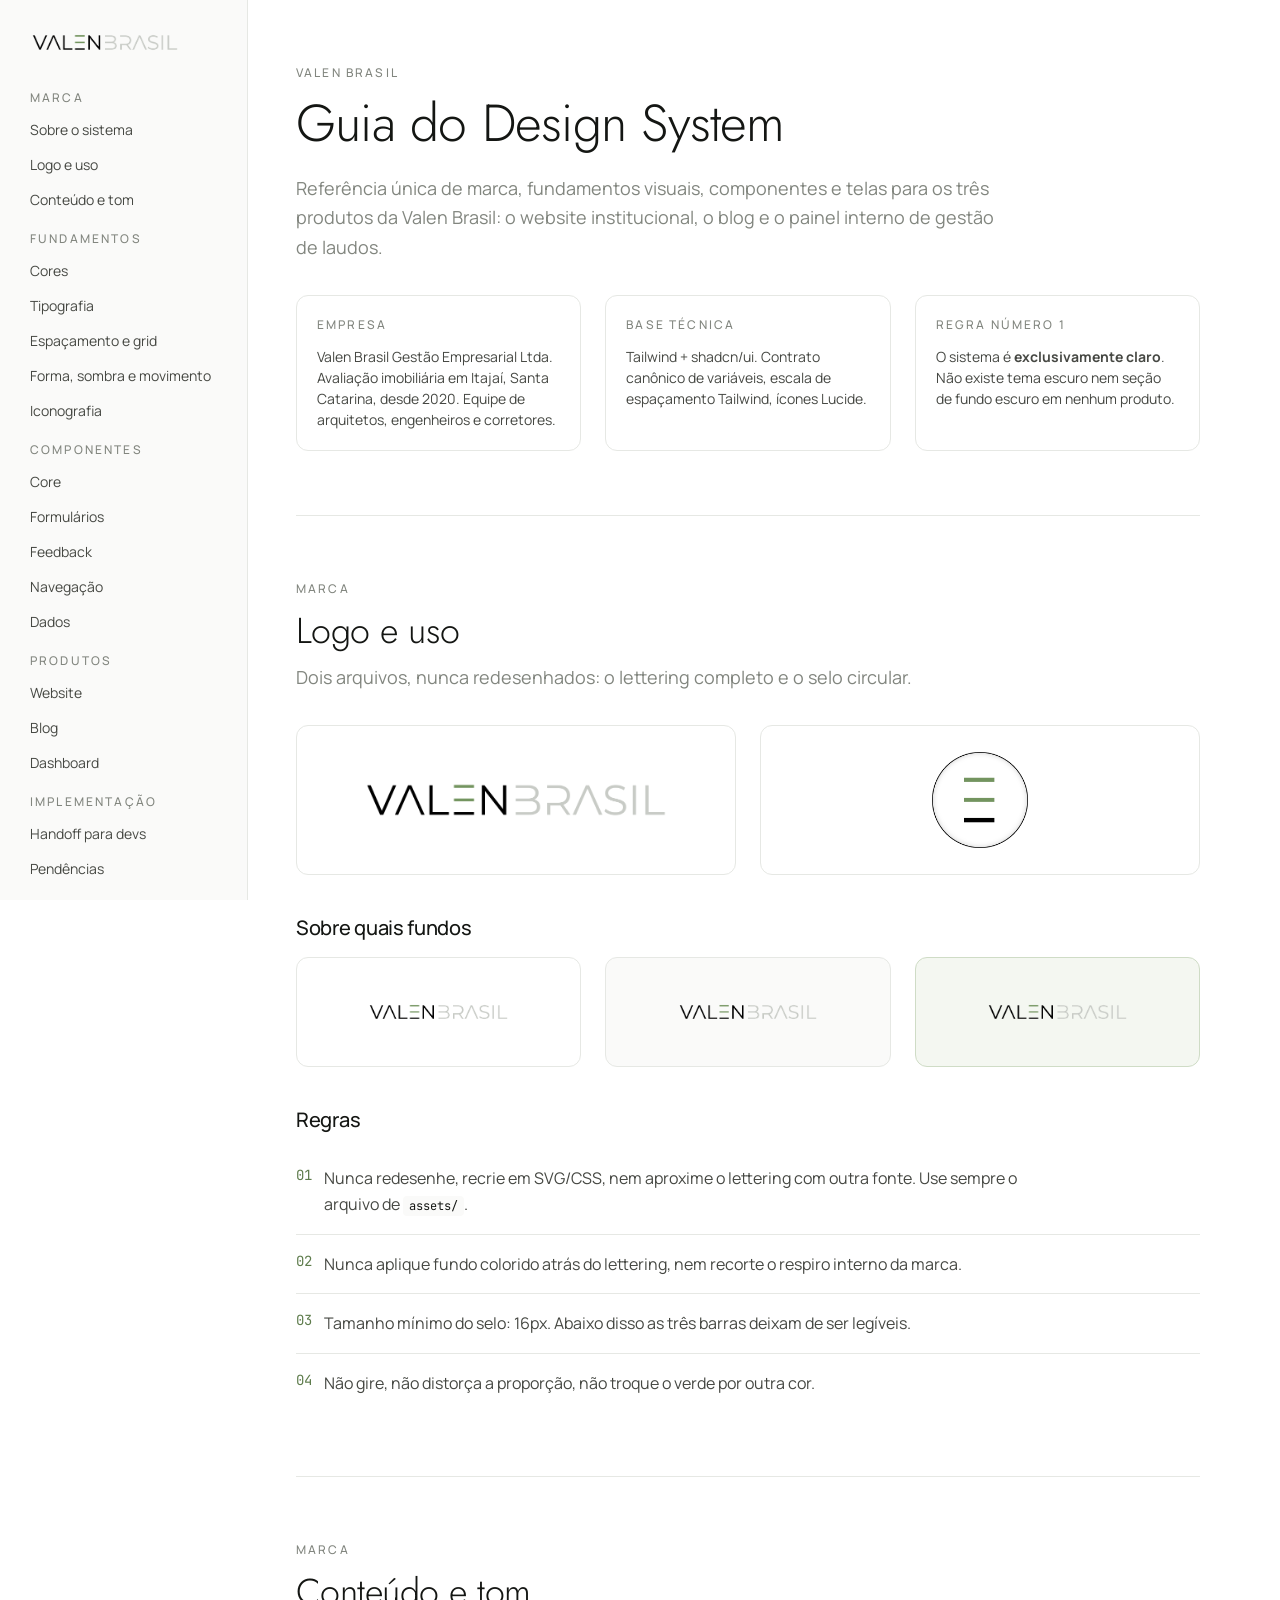
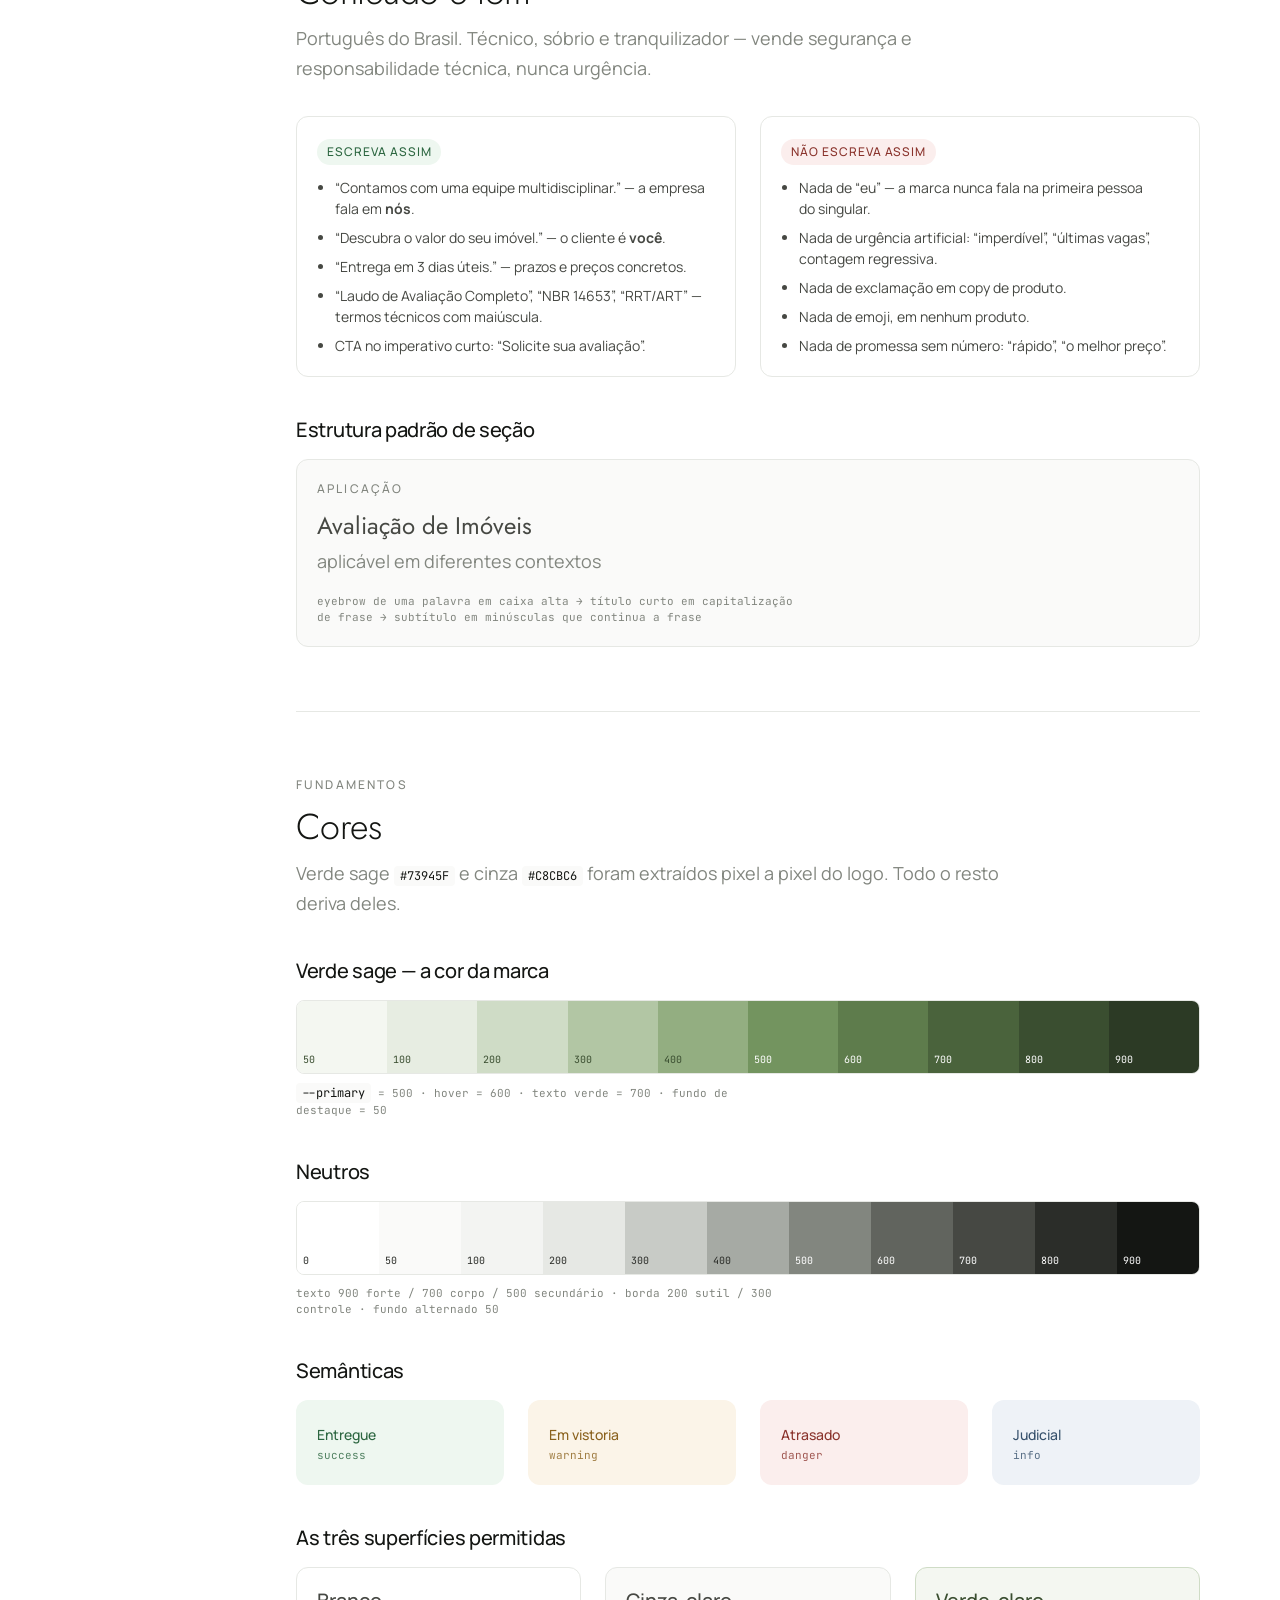
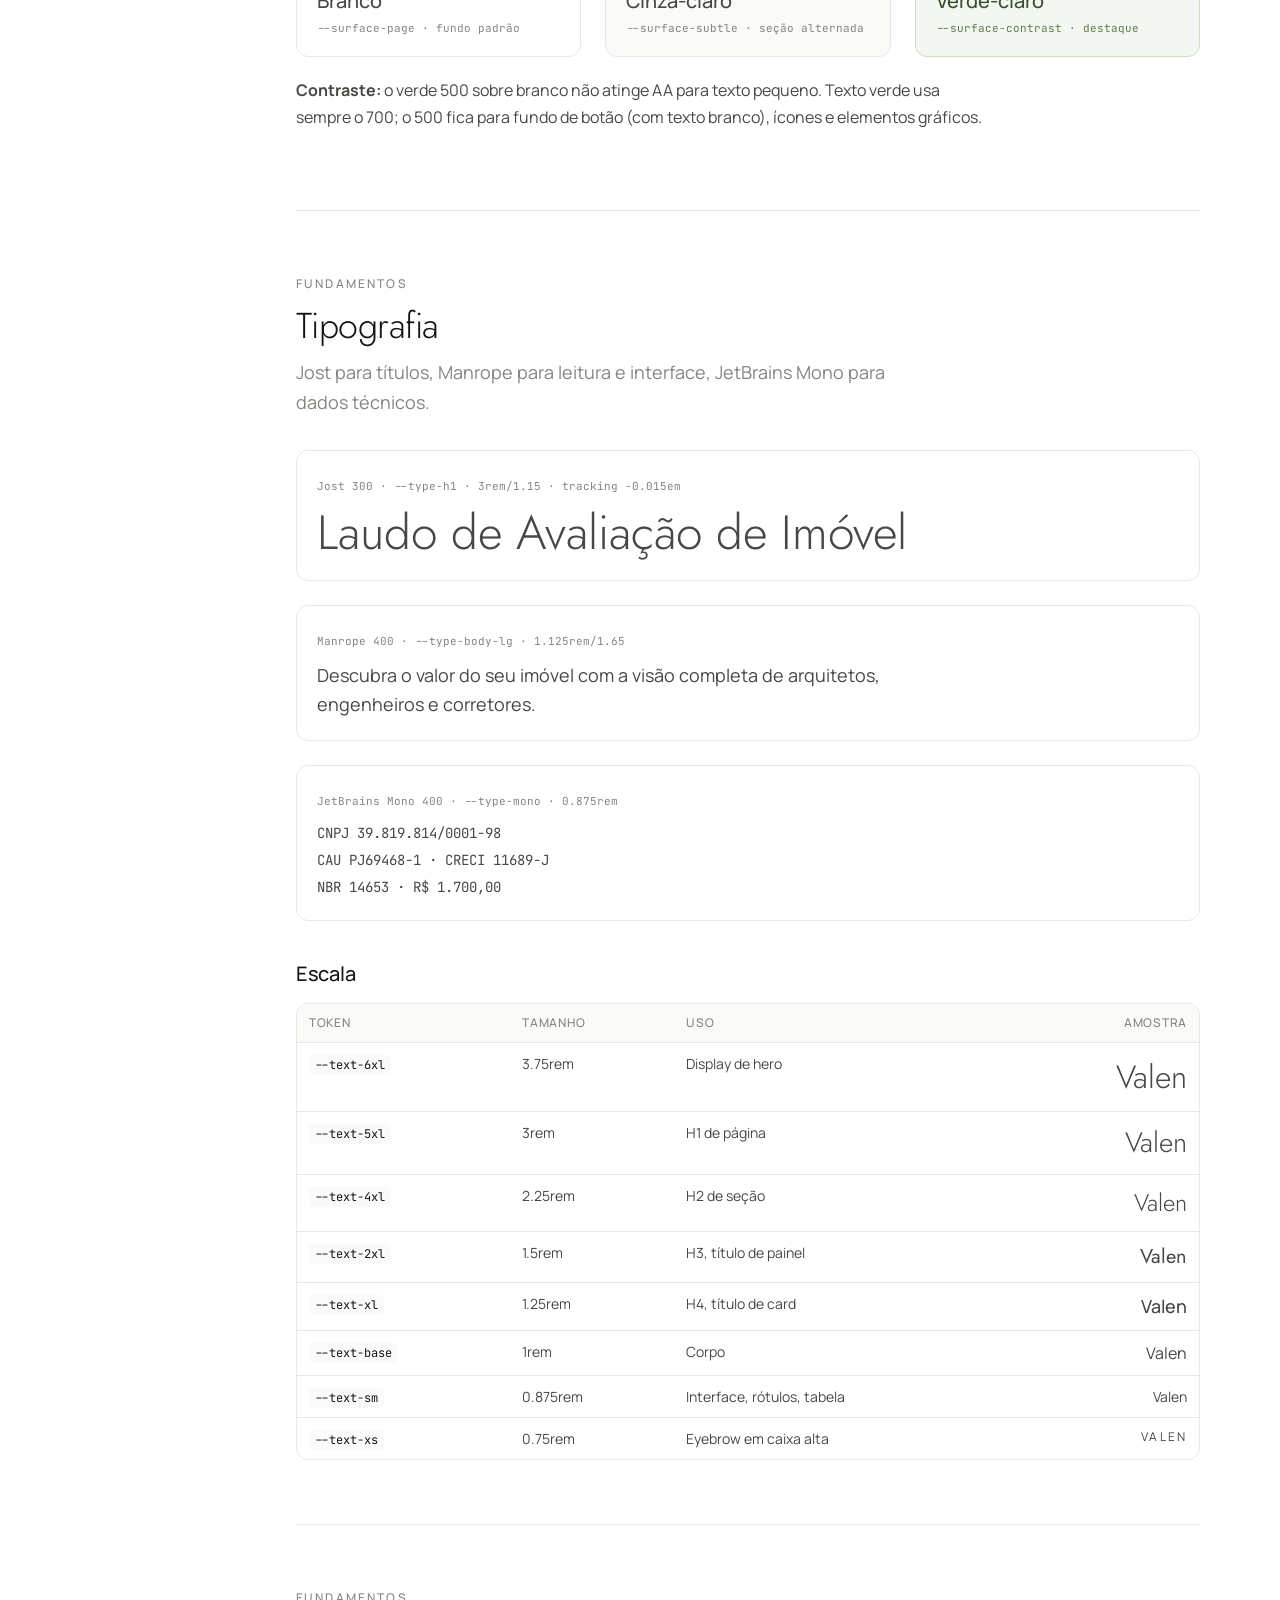
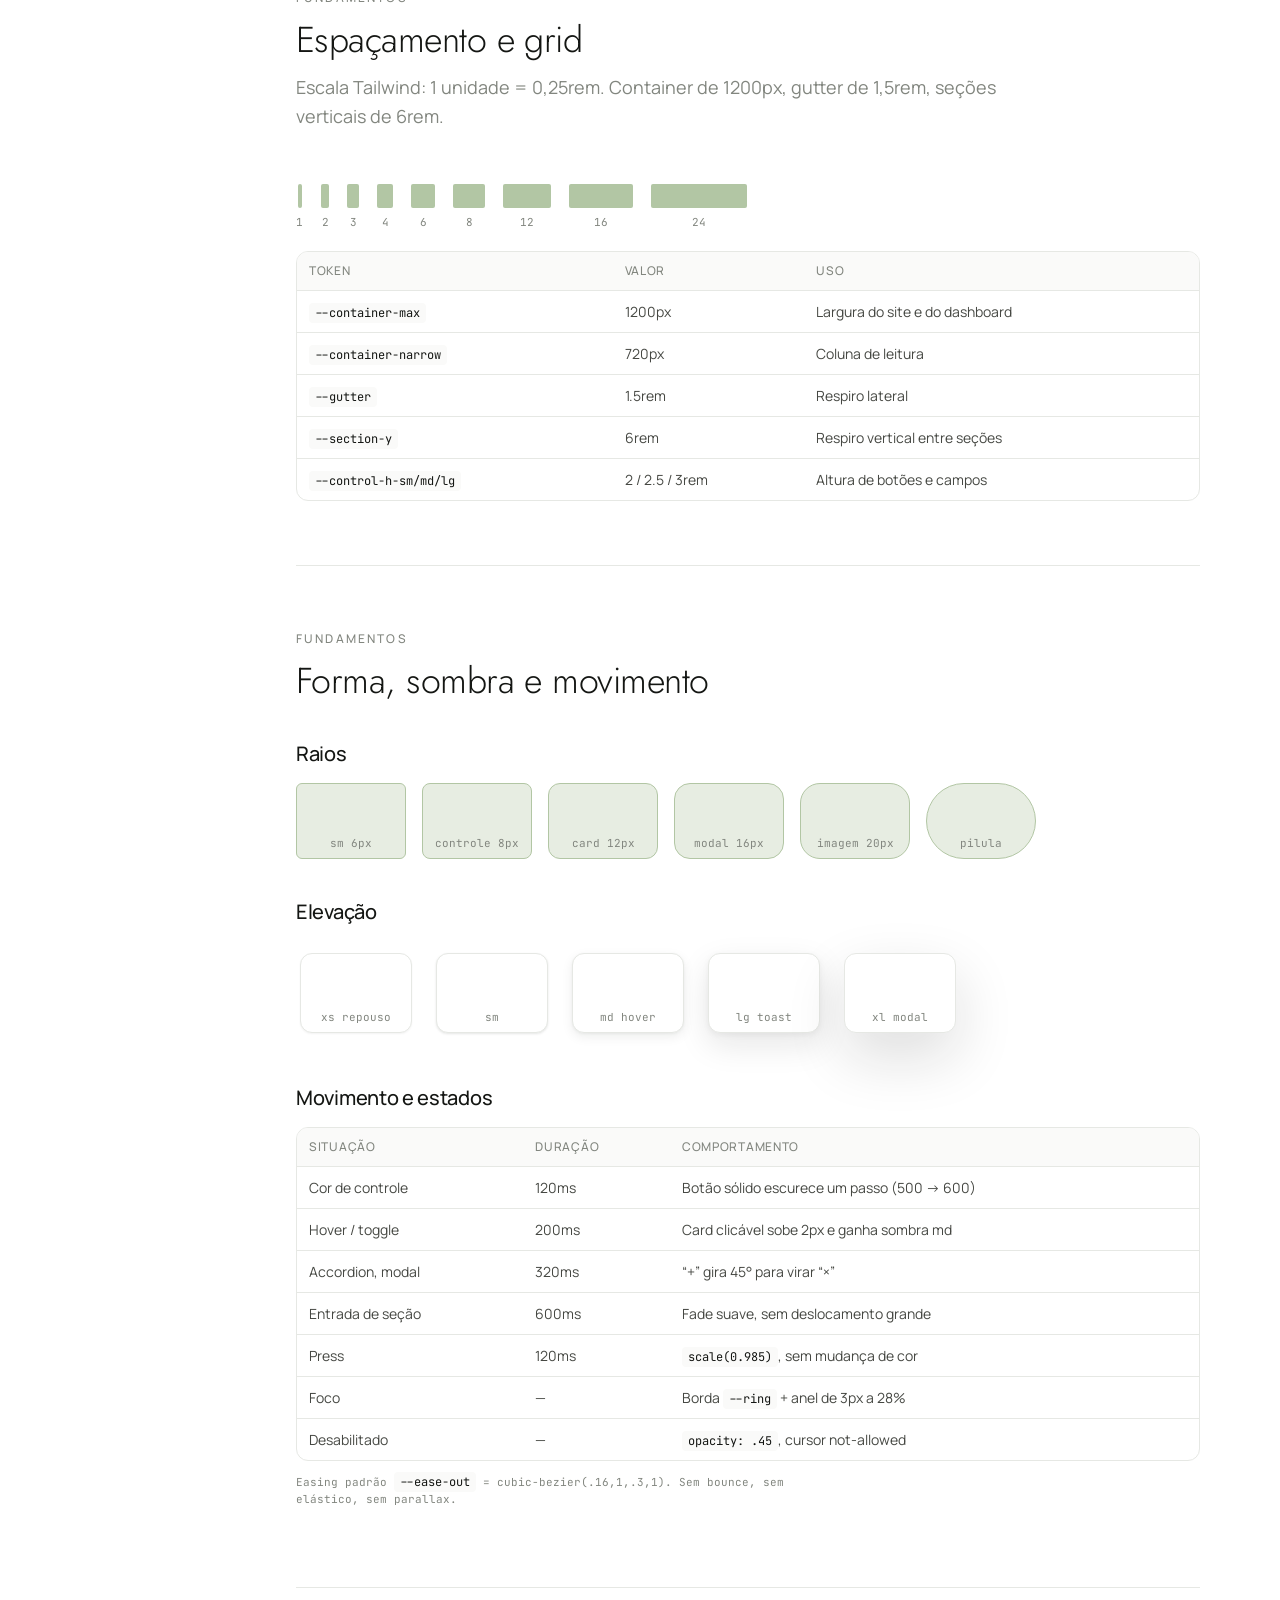
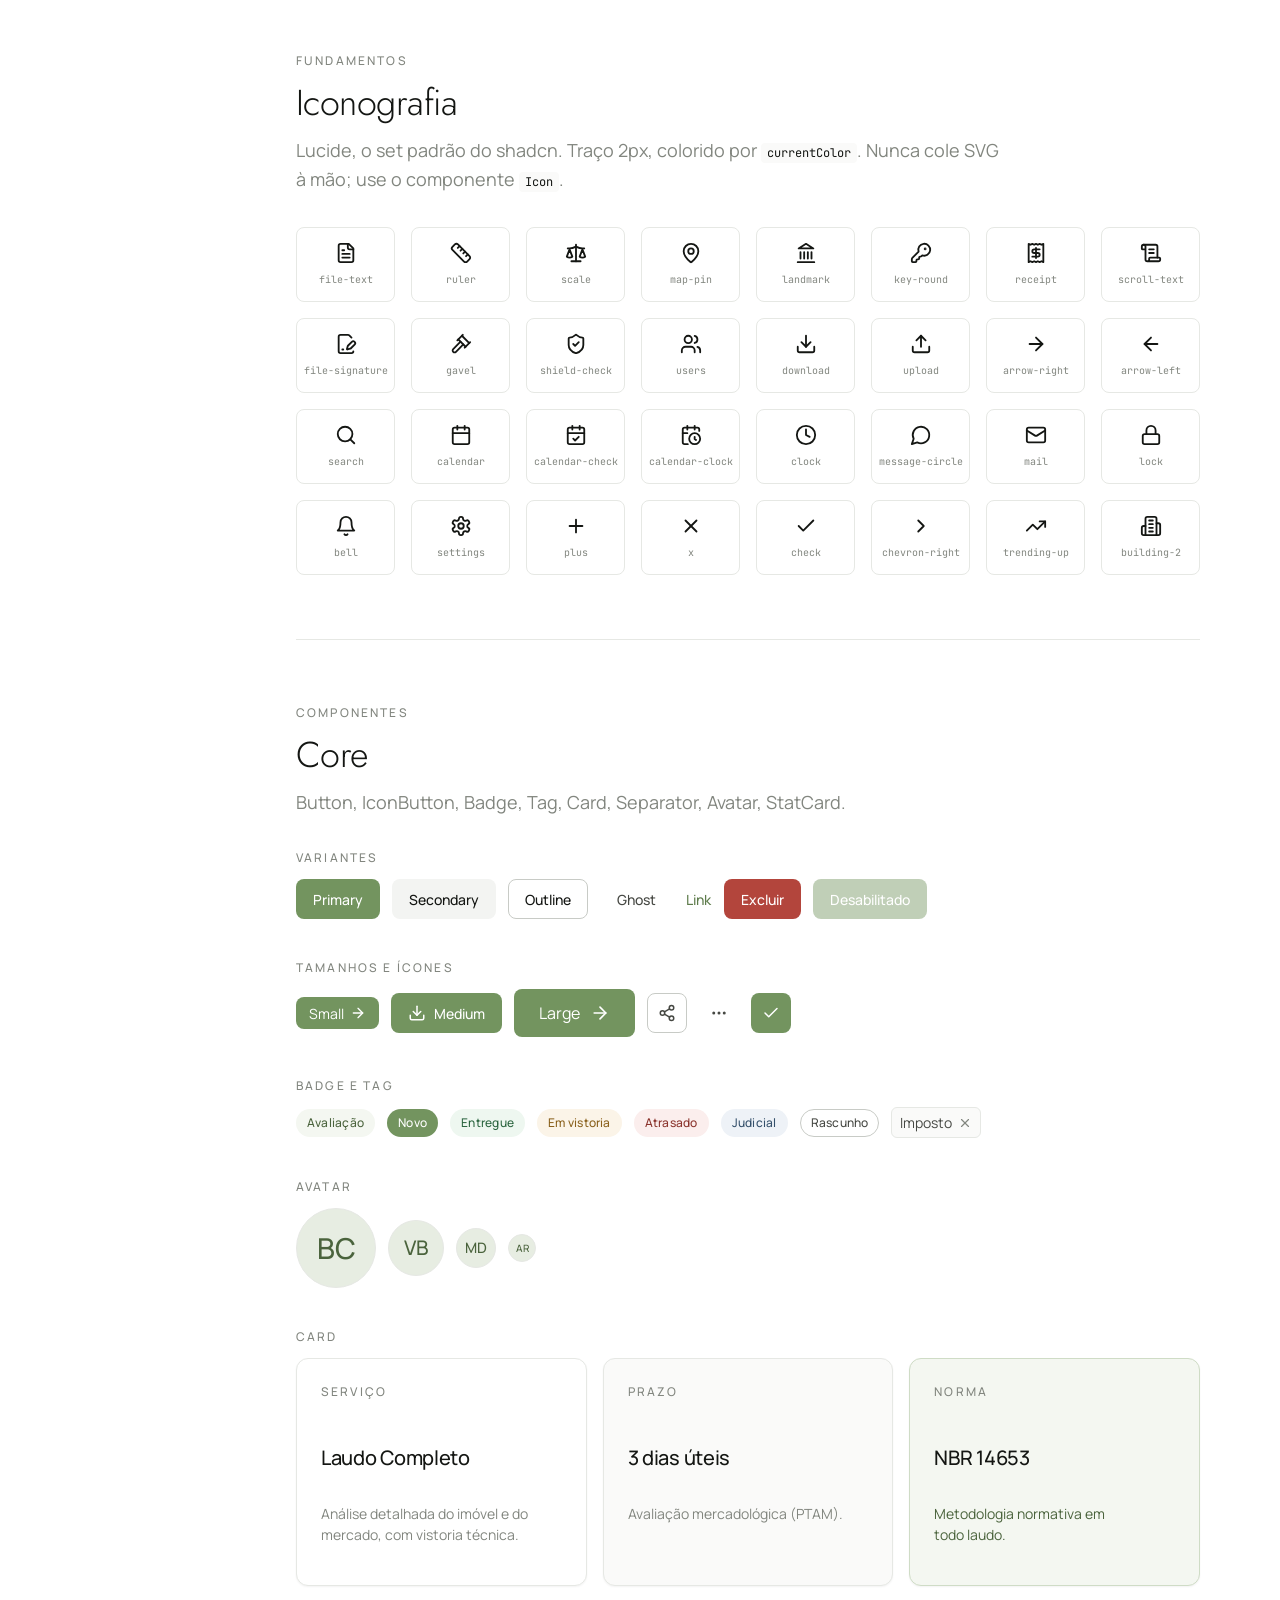
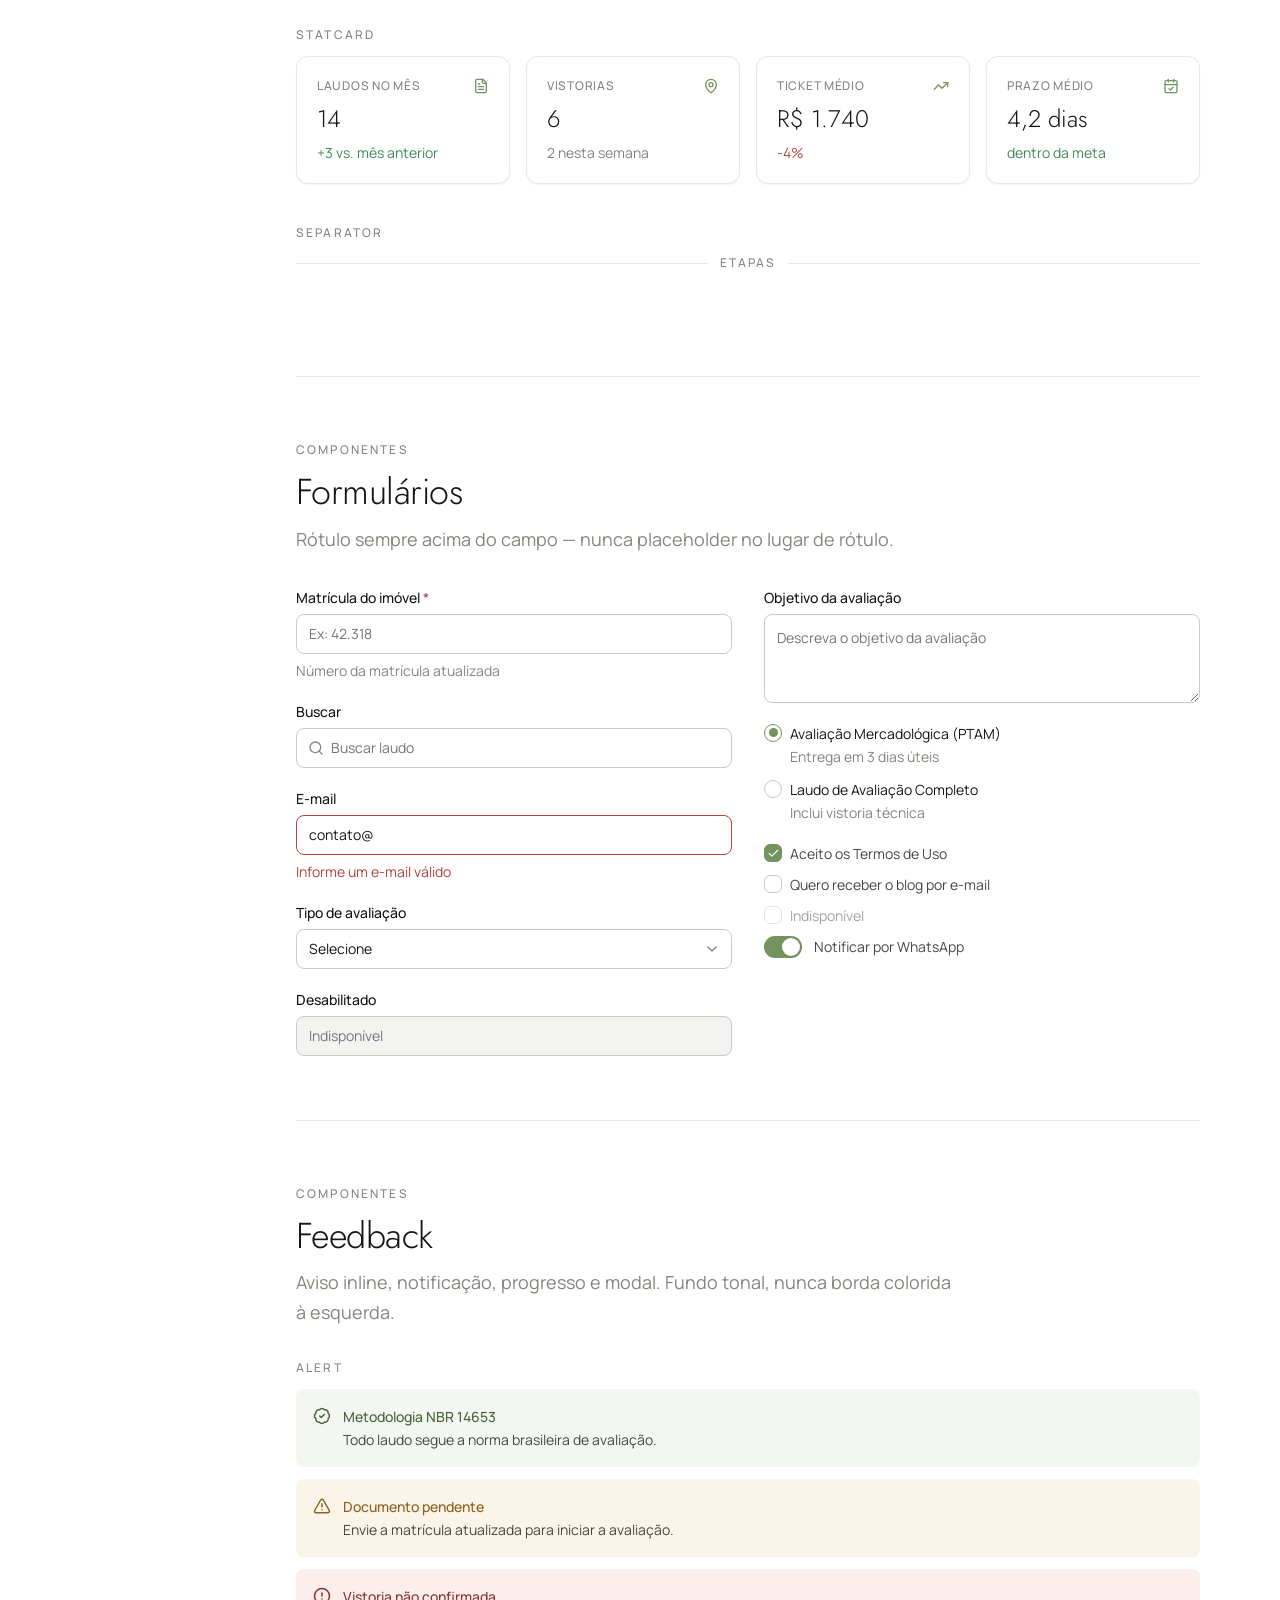
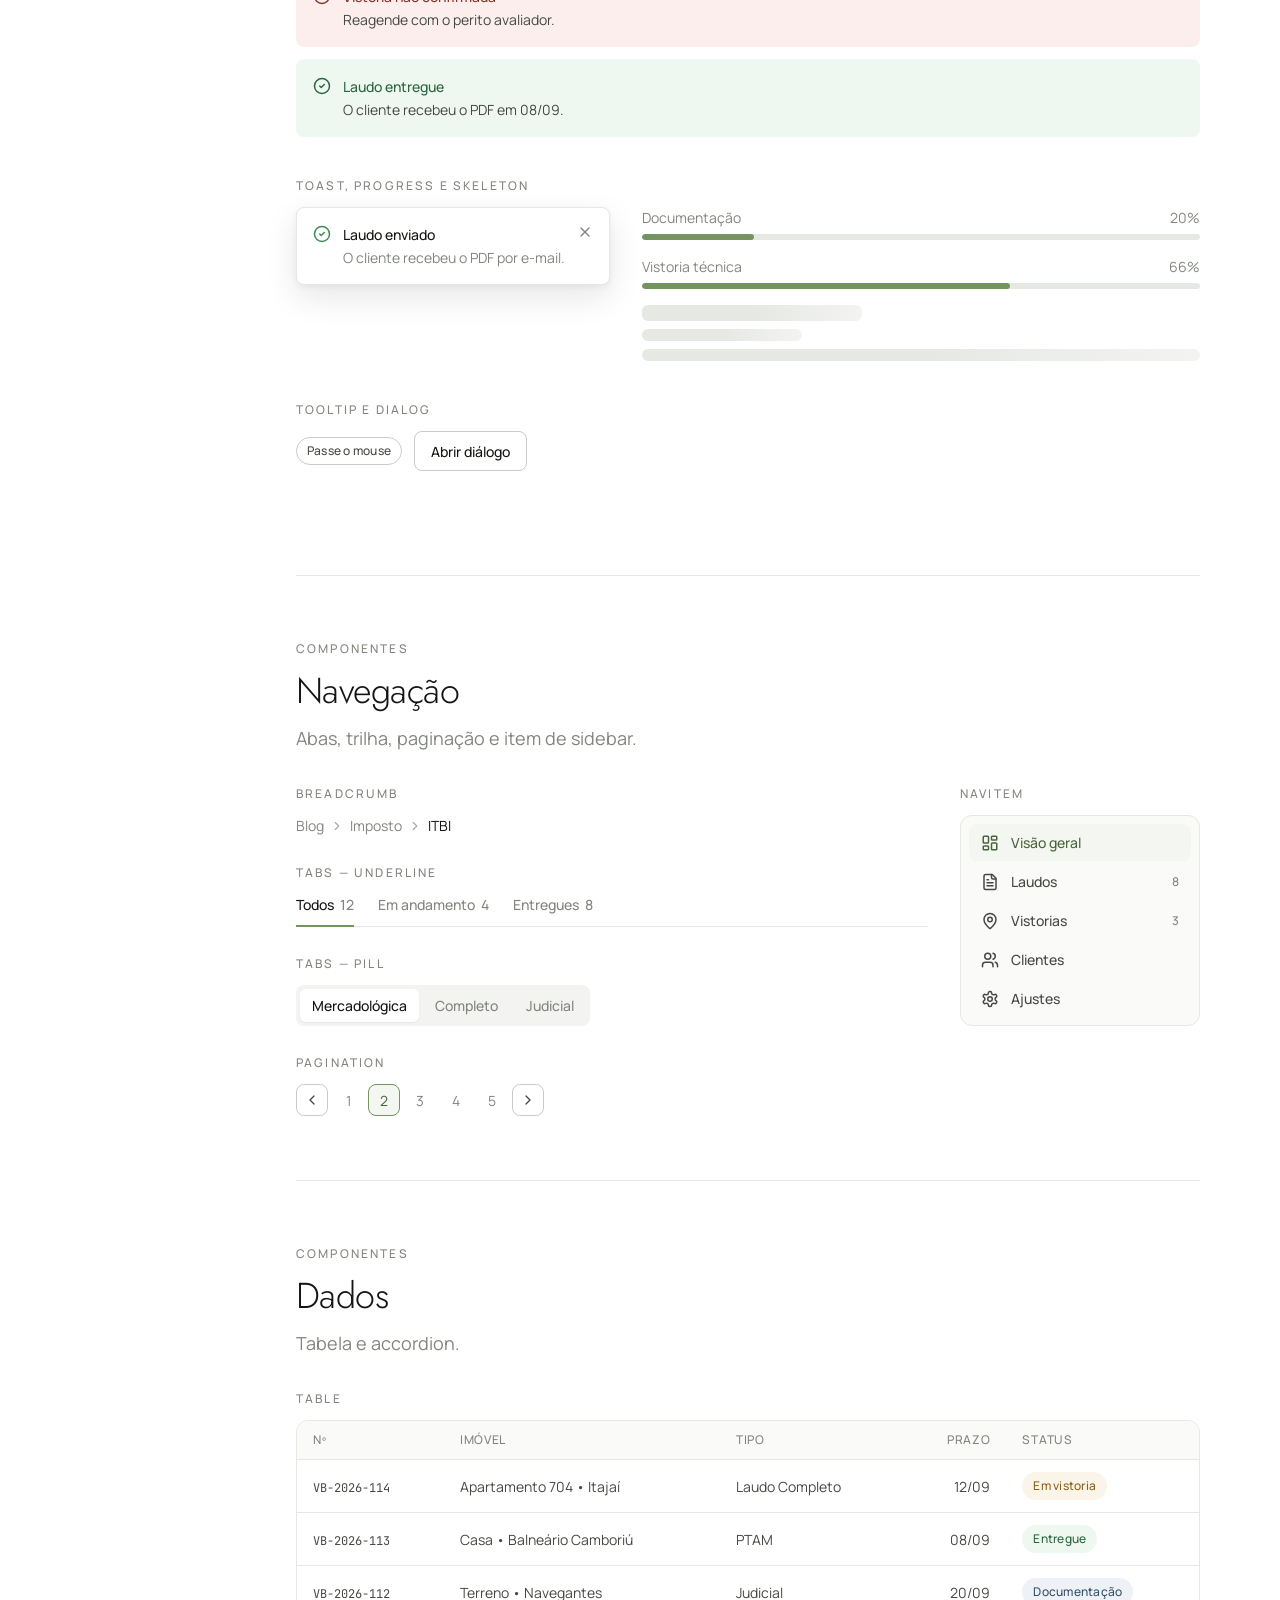
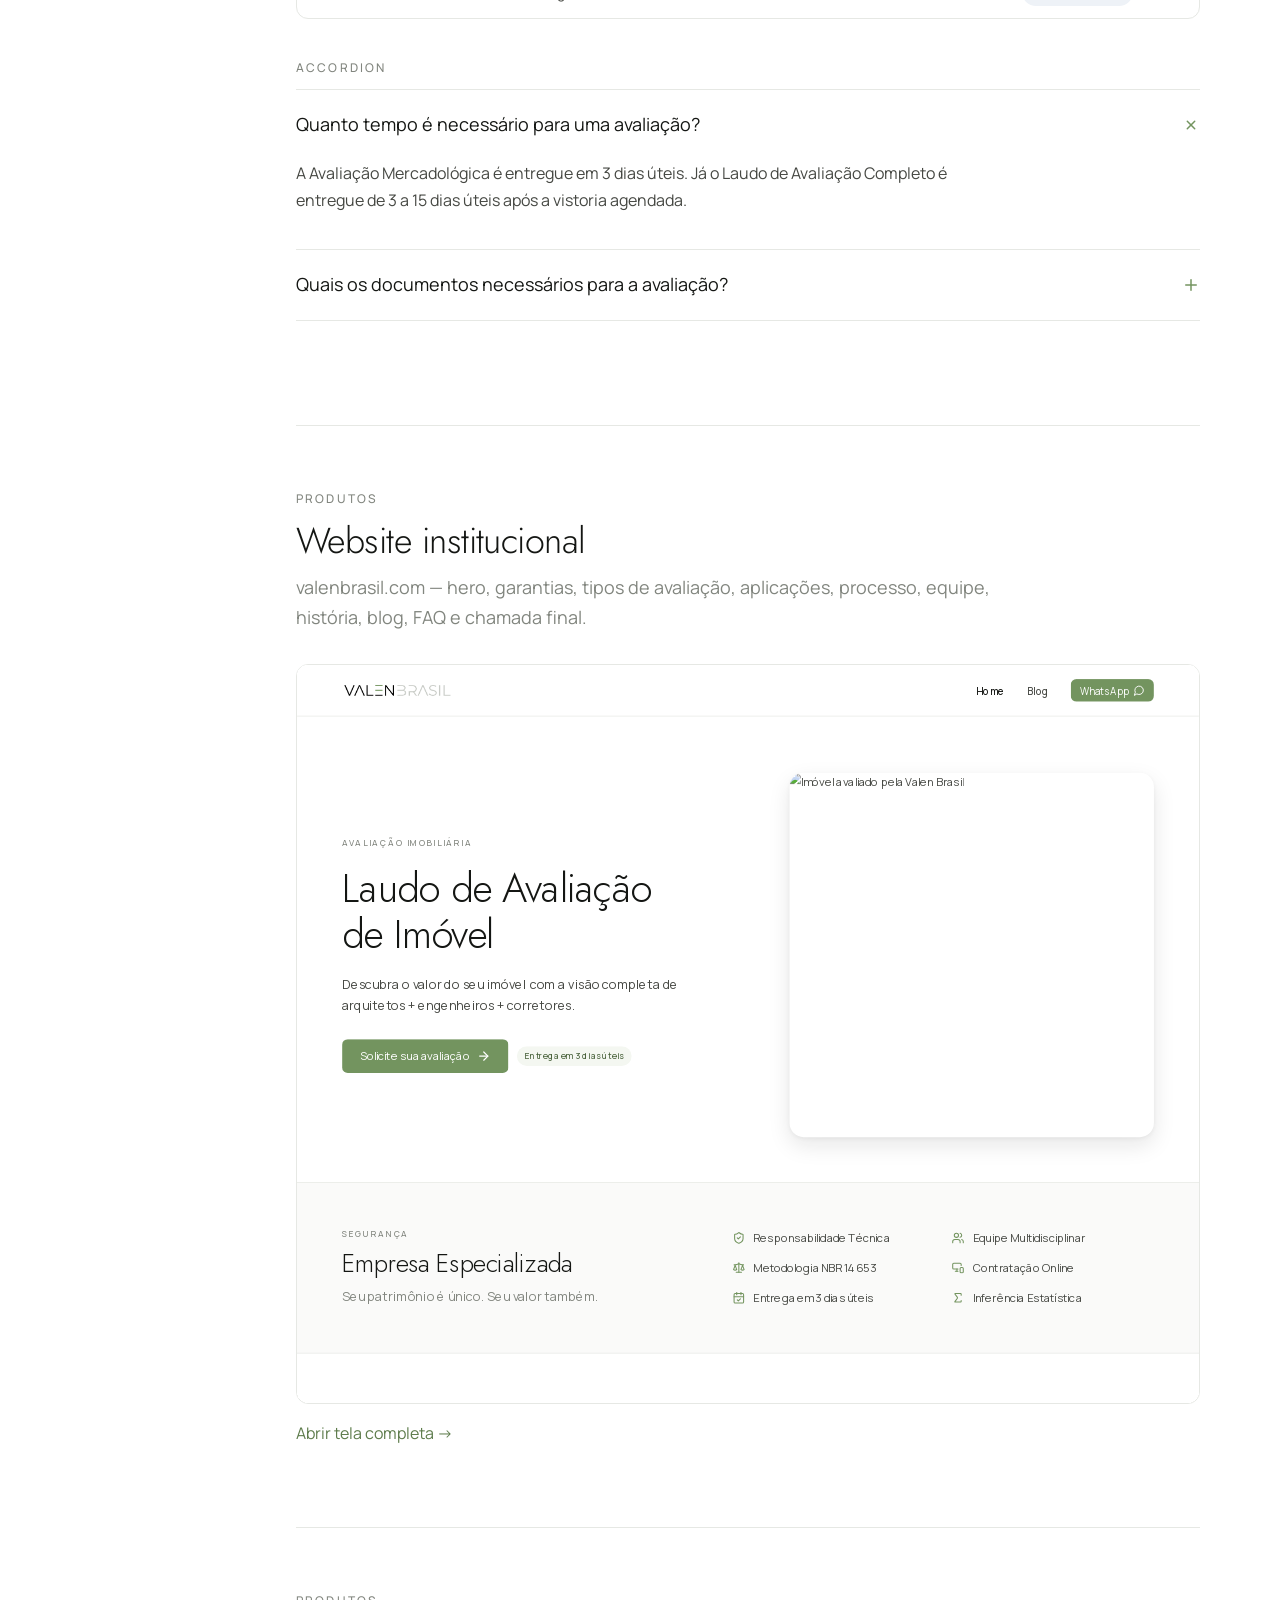
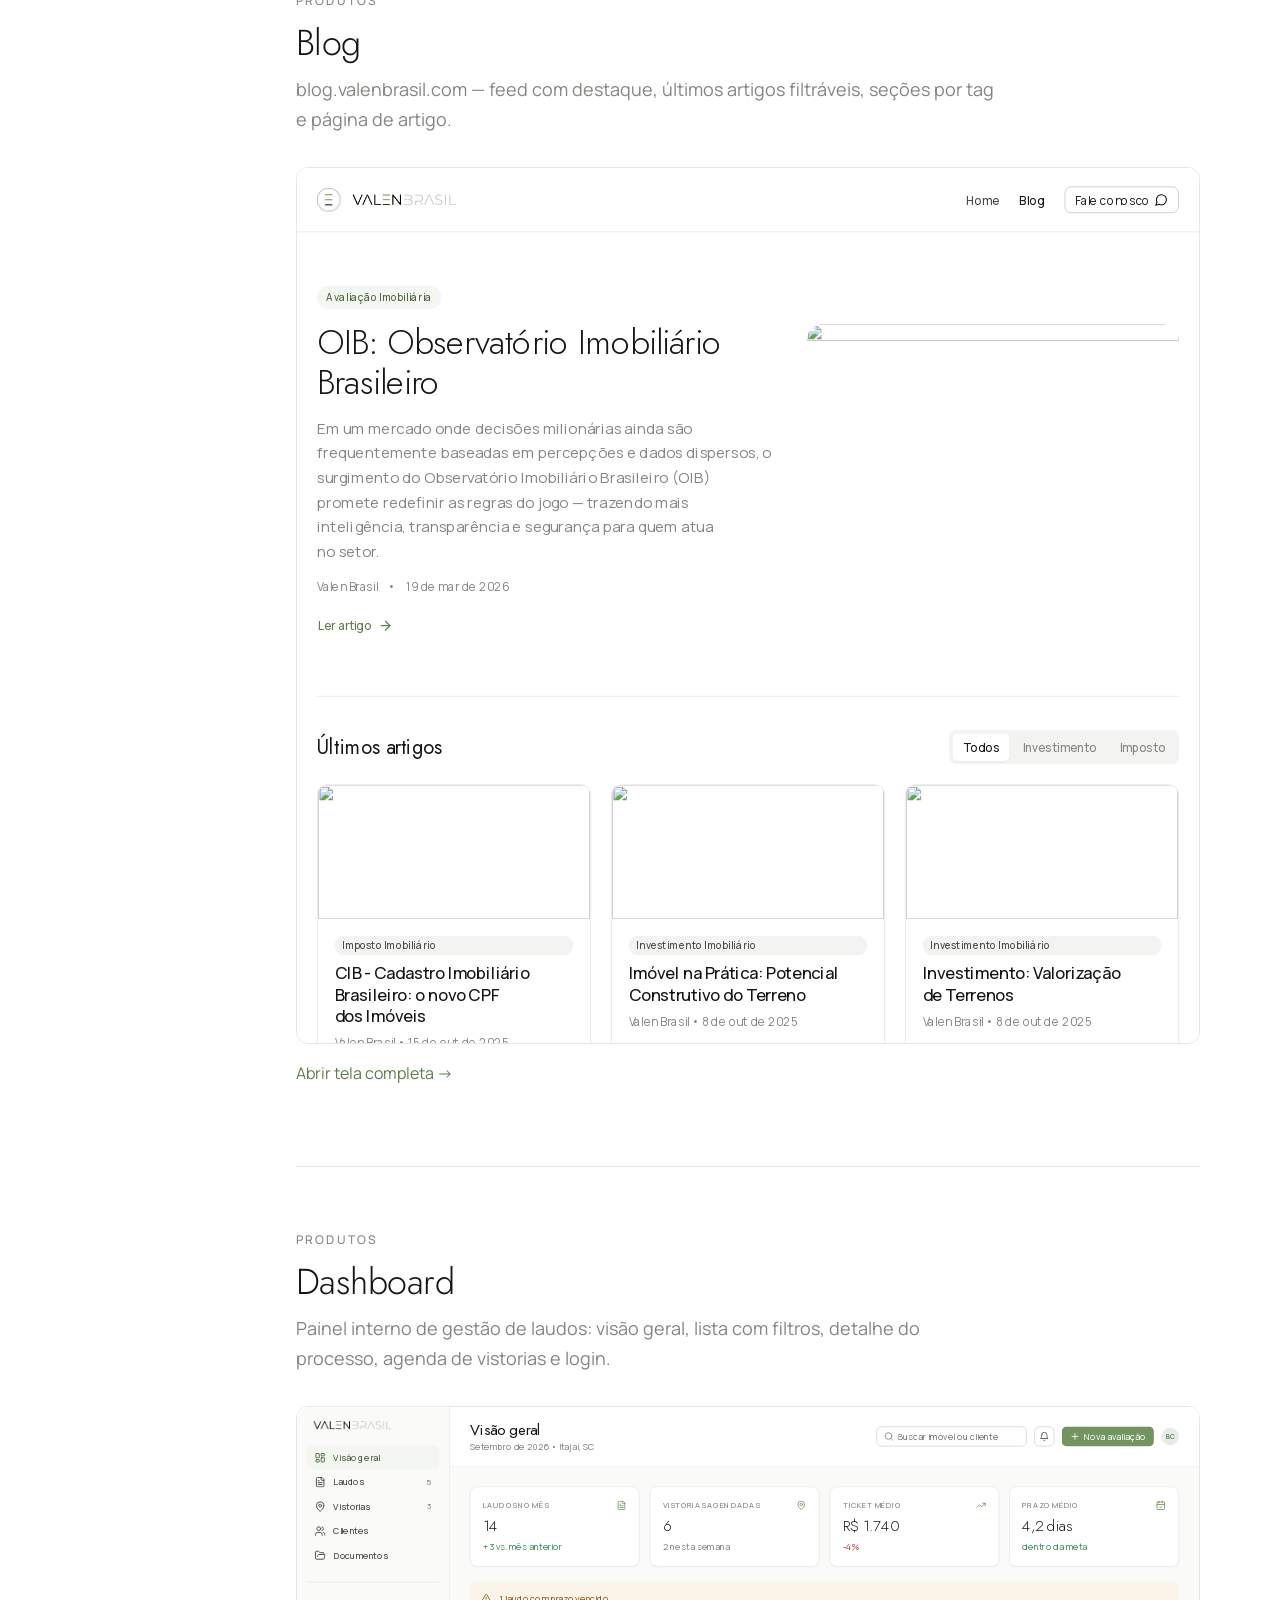
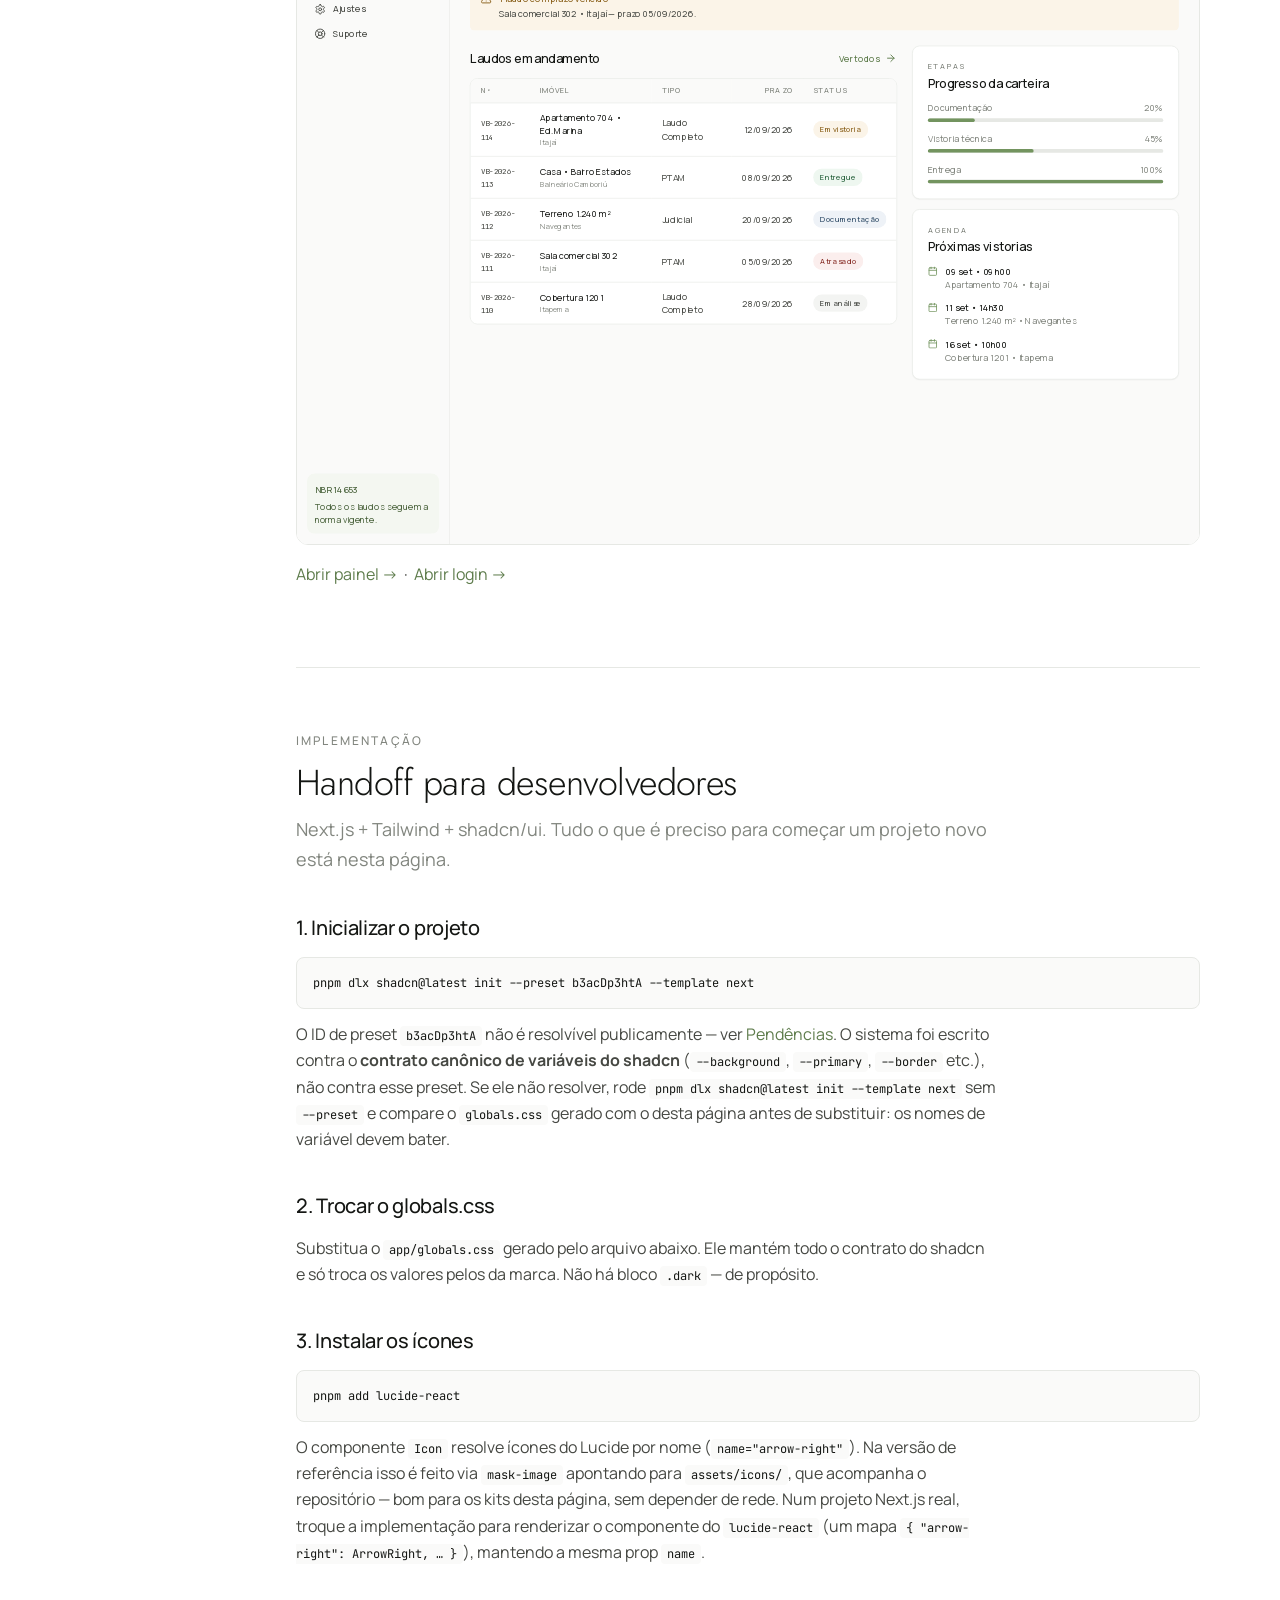
==== commit 0fb8c982: "Bring handoff onto the page and make previews fill their card The handoff section pointed at files i" ====
--- a/index.html
+++ b/index.html
@@ -32,7 +32,7 @@
 table.spec td{padding:10px 12px;border-bottom:1px solid var(--border-subtle);vertical-align:top}
 table.spec tr:last-child td{border-bottom:none}
 .wrapt{border:1px solid var(--border-subtle);border-radius:var(--radius-card);overflow:hidden}
-.frame{border:1px solid var(--border-subtle);border-radius:var(--radius-card);overflow:hidden;background:var(--surface-card);height:420px;position:relative}
+.frame{border:1px solid var(--border-subtle);border-radius:var(--radius-card);overflow:hidden;background:var(--surface-card);position:relative}
 .frame iframe{border:0;position:absolute;top:0;left:0;transform-origin:top left}
 .rule{display:flex;gap:var(--space-3);padding:var(--space-4) 0;border-bottom:1px solid var(--border-subtle)}
 .rule:last-child{border-bottom:none}
@@ -42,6 +42,10 @@
 .pill{display:inline-block;padding:4px 10px;border-radius:var(--radius-pill);font:var(--type-eyebrow);text-transform:uppercase;letter-spacing:.08em}
 code{font:var(--type-mono);font-size:12px;background:var(--surface-subtle);padding:2px 6px;border-radius:4px;color:var(--text-strong)}
 pre{background:var(--surface-subtle);border:1px solid var(--border-subtle);border-radius:var(--radius-md);padding:var(--space-4);overflow:auto;font:var(--type-mono);font-size:12px;color:var(--text-strong)}
+.code-drop{border:1px solid var(--border-subtle);border-radius:var(--radius-card);overflow:hidden;margin-top:var(--space-4)}
+.code-drop summary{cursor:pointer;padding:var(--space-4);font:var(--type-label);color:var(--text-brand);background:var(--surface-subtle);user-select:none}
+.code-drop summary:hover{background:var(--neutral-200)}
+.code-drop pre{border:0;border-top:1px solid var(--border-subtle);border-radius:0;margin:0;max-height:60vh}
 </style></head><body>
 <div class="shell">
 <aside class="toc">
@@ -250,29 +254,44 @@
 <section id="tela-site">
 <span class="eyebrow">Produtos</span><h2>Website institucional</h2>
 <p class="lead">valenbrasil.com — hero, garantias, tipos de avaliação, aplicações, processo, equipe, história, blog, FAQ e chamada final.</p>
-<div class="frame"><iframe src="ui_kits/website/index.html" width="1280" height="1050" style="transform:scale(.4)" title="Website"></iframe></div>
+<div class="frame"><iframe src="ui_kits/website/index.html" width="1280" height="1050" title="Website"></iframe></div>
 <p style="margin-top:var(--space-4)"><a href="ui_kits/website/index.html">Abrir tela completa →</a></p>
 </section>
 
 <section id="tela-blog">
 <span class="eyebrow">Produtos</span><h2>Blog</h2>
 <p class="lead">blog.valenbrasil.com — feed com destaque, últimos artigos filtráveis, seções por tag e página de artigo.</p>
-<div class="frame"><iframe src="ui_kits/blog/index.html" width="1080" height="1050" style="transform:scale(.47)" title="Blog"></iframe></div>
+<div class="frame"><iframe src="ui_kits/blog/index.html" width="1080" height="1050" title="Blog"></iframe></div>
 <p style="margin-top:var(--space-4)"><a href="ui_kits/blog/index.html">Abrir tela completa →</a></p>
 </section>
 
 <section id="tela-dash">
 <span class="eyebrow">Produtos</span><h2>Dashboard</h2>
 <p class="lead">Painel interno de gestão de laudos: visão geral, lista com filtros, detalhe do processo, agenda de vistorias e login.</p>
-<div class="frame"><iframe src="ui_kits/dashboard/index.html" width="1440" height="1180" style="transform:scale(.36)" title="Dashboard"></iframe></div>
+<div class="frame"><iframe src="ui_kits/dashboard/index.html" width="1440" height="1180" title="Dashboard"></iframe></div>
 <p style="margin-top:var(--space-4)"><a href="ui_kits/dashboard/index.html">Abrir painel →</a> &nbsp;·&nbsp; <a href="ui_kits/dashboard/login.html">Abrir login →</a></p>
 </section>
 
 <section id="dev">
 <span class="eyebrow">Implementação</span><h2>Handoff para desenvolvedores</h2>
-<p class="lead">Next.js + Tailwind + shadcn/ui. O pacote completo está em <code>handoff/</code>.</p>
+<p class="lead">Next.js + Tailwind + shadcn/ui. Tudo o que é preciso para começar um projeto novo está nesta página.</p>
+
+<h3>1. Inicializar o projeto</h3>
 <pre>pnpm dlx shadcn@latest init --preset b3acDp3htA --template next</pre>
-<p>Depois do init, substitua o <code>app/globals.css</code> gerado por <code>handoff/globals.css</code> — ele mantém todo o contrato de variáveis do shadcn e só troca os valores pelos da marca. Ícones: <code>pnpm add lucide-react</code>.</p>
+<p>O ID de preset <code>b3acDp3htA</code> não é resolvível publicamente — ver <a href="#pendencias">Pendências</a>. O sistema foi escrito contra o <strong>contrato canônico de variáveis do shadcn</strong> (<code>--background</code>, <code>--primary</code>, <code>--border</code> etc.), não contra esse preset. Se ele não resolver, rode <code>pnpm dlx shadcn@latest init --template next</code> sem <code>--preset</code> e compare o <code>globals.css</code> gerado com o desta página antes de substituir: os nomes de variável devem bater.</p>
+
+<h3>2. Trocar o globals.css</h3>
+<p>Substitua o <code>app/globals.css</code> gerado pelo arquivo abaixo. Ele mantém todo o contrato do shadcn e só troca os valores pelos da marca. Não há bloco <code>.dark</code> — de propósito.</p>
+
+<h3>3. Instalar os ícones</h3>
+<pre>pnpm add lucide-react</pre>
+<p>O componente <code>Icon</code> resolve ícones do Lucide por nome (<code>name="arrow-right"</code>). Na versão de referência isso é feito via <code>mask-image</code> apontando para <code>assets/icons/</code>, que acompanha o repositório — bom para os kits desta página, sem depender de rede. Num projeto Next.js real, troque a implementação para renderizar o componente do <code>lucide-react</code> (um mapa <code>{ "arrow-right": ArrowRight, … }</code>), mantendo a mesma prop <code>name</code>.</p>
+
+<h3>4. Copiar tokens e componentes</h3>
+<p><code>tokens/</code> pode ficar como está e ser importado pelo <code>styles.css</code>, ou ter os valores absorvidos direto no <code>globals.css</code> — já feito abaixo para as variáveis do contrato shadcn. <code>components/</code> deve ser copiado preservando as subpastas (<code>core</code>, <code>data</code>, <code>feedback</code>, <code>forms</code>, <code>navigation</code>): os imports relativos entre arquivos continuam funcionando sem alteração. Cada componente traz um <code>.d.ts</code> com o contrato de props e um <code>.prompt.md</code> descrevendo o uso para agentes de código.</p>
+
+<h3>5. Assets de marca</h3>
+<p>Copie <code>assets/valen-logo.png</code> (lettering) e <code>assets/valen-icone.png</code> (selo) <strong>preservando os nomes</strong> — são os que o componente <code>Logo</code> usa por padrão. Se a pasta ficar em outro caminho, passe o prefixo pela prop <code>base</code> em vez de renomear.</p>
 <h3>Regras não negociáveis</h3>
 <div>
 <div class="rule"><span class="num">01</span><p style="margin:0">Somente superfícies claras. Não crie <code>.dark</code>, não use neutral-900 como fundo de seção. Para destacar, <code>bg-sage-50</code> com texto <code>text-sage-800</code>.</p></div>
@@ -294,6 +313,210 @@
 <tr><td><code>handoff/</code></td><td><code>README.md</code> e <code>globals.css</code> prontos para o projeto Next</td></tr>
 <tr><td><code>readme.md</code></td><td>Guia completo: contexto, conteúdo, fundamentos, iconografia, índice</td></tr>
 </tbody></table></div>
+
+<h3>globals.css completo</h3>
+<p>Cole no lugar do <code>app/globals.css</code> gerado pelo shadcn. São as mesmas variáveis dos tokens desta página, no formato que o Tailwind espera.</p>
+<details class="code-drop">
+<summary>Ver o arquivo inteiro — 197 linhas</summary>
+<pre>/*
+  globals.css — Valen Brasil Design System
+  Substitua o app/globals.css gerado pelo `shadcn init` por este arquivo.
+  Mantém o contrato de variáveis do shadcn/Tailwind (mesmos nomes que o CLI
+  gera) e troca apenas os valores pelos da marca, extraídos de template.html.
+
+  Depois de colar este arquivo:
+    1. rode `pnpm add lucide-react` (ícones)
+    2. copie tokens/ e components/ deste repositório para o projeto Next
+    3. importe as fontes (ver bloco @import abaixo, igual a tokens/fonts.css)
+
+  Regra número 1 do sistema: SOMENTE modo claro. Não existe bloco `.dark`
+  aqui de propósito — não crie um.
+*/
+
+@import url(&quot;https://fonts.googleapis.com/css2?family=Jost:wght@200..700&amp;family=Manrope:wght@400..800&amp;family=JetBrains+Mono:wght@400;500&amp;display=swap&quot;);
+
+@tailwind base;
+@tailwind components;
+@tailwind utilities;
+
+@layer base {
+  :root {
+    /* --- Marca: verde sage extraído do logo (#73945F) --- */
+    --sage-50: #f4f7f1;
+    --sage-100: #e7ede2;
+    --sage-200: #cfdcc6;
+    --sage-300: #b2c6a4;
+    --sage-400: #93ae81;
+    --sage-500: #73945f;
+    --sage-600: #5e7c4c;
+    --sage-700: #4a633c;
+    --sage-800: #3a4e30;
+    --sage-900: #2c3a25;
+
+    /* --- Neutros: cinza levemente esverdeado (#C8CBC6 do logo = 300) --- */
+    --neutral-0: #ffffff;
+    --neutral-50: #fafaf9;
+    --neutral-100: #f3f4f2;
+    --neutral-200: #e6e8e4;
+    --neutral-300: #c8cbc6;
+    --neutral-400: #a6aaa4;
+    --neutral-500: #82867f;
+    --neutral-600: #61645e;
+    --neutral-700: #464843;
+    --neutral-800: #2b2d29;
+    --neutral-900: #141613;
+    --neutral-950: #0a0b09;
+
+    /* --- Semânticas --- */
+    --success-50: #eef7f0;
+    --success-500: #3f8b57;
+    --success-700: #2c6640;
+    --warning-50: #fbf4e8;
+    --warning-500: #b5822b;
+    --warning-700: #8a611c;
+    --danger-50: #fbeeed;
+    --danger-500: #b3453c;
+    --danger-700: #8a332c;
+    --info-50: #eef2f7;
+    --info-500: #4a6b8a;
+    --info-700: #35506b;
+
+    /* --- Contrato canônico shadcn/Tailwind --- */
+    --background: var(--neutral-0);
+    --foreground: var(--neutral-900);
+    --card: var(--neutral-0);
+    --card-foreground: var(--neutral-900);
+    --popover: var(--neutral-0);
+    --popover-foreground: var(--neutral-900);
+    --primary: var(--sage-500);
+    --primary-foreground: #ffffff;
+    --secondary: var(--neutral-100);
+    --secondary-foreground: var(--neutral-900);
+    --muted: var(--neutral-100);
+    --muted-foreground: var(--neutral-500);
+    --accent: var(--sage-50);
+    --accent-foreground: var(--sage-700);
+    --destructive: var(--danger-500);
+    --destructive-foreground: #ffffff;
+    --border: var(--neutral-200);
+    --input: var(--neutral-300);
+    --ring: var(--sage-500);
+    --chart-1: var(--sage-500);
+    --chart-2: var(--sage-300);
+    --chart-3: var(--neutral-700);
+    --chart-4: var(--sage-700);
+    --chart-5: var(--neutral-400);
+    --sidebar: var(--neutral-50);
+    --sidebar-foreground: var(--neutral-700);
+    --sidebar-primary: var(--sage-500);
+    --sidebar-primary-foreground: #ffffff;
+    --sidebar-accent: var(--sage-50);
+    --sidebar-accent-foreground: var(--sage-700);
+    --sidebar-border: var(--neutral-200);
+    --sidebar-ring: var(--sage-500);
+
+    /* --- Aliases de leitura (não fazem parte do contrato shadcn, mas são
+       usados pelos componentes deste design system) --- */
+    --text-strong: var(--neutral-900);
+    --text-body: var(--neutral-700);
+    --text-muted: var(--neutral-500);
+    --text-on-brand: #ffffff;
+    --text-brand: var(--sage-600);
+    --surface-page: var(--neutral-0);
+    --surface-subtle: var(--neutral-50);
+    --surface-card: var(--neutral-0);
+    --surface-contrast: var(--sage-50);
+    --surface-brand: var(--sage-500);
+    --surface-brand-subtle: var(--sage-50);
+    --border-subtle: var(--neutral-200);
+    --border-strong: var(--neutral-300);
+    --border-brand: var(--sage-500);
+    --overlay: rgba(20, 22, 19, .55);
+
+    /* --- Tipografia --- */
+    --font-display: &quot;Jost&quot;, &quot;Helvetica Neue&quot;, Arial, sans-serif;
+    --font-sans: &quot;Manrope&quot;, &quot;Helvetica Neue&quot;, Arial, sans-serif;
+    --font-mono: &quot;JetBrains Mono&quot;, ui-monospace, monospace;
+
+    /* --- Forma --- */
+    --radius: 0.5rem;
+    --radius-sm: calc(var(--radius) - 2px);
+    --radius-md: var(--radius);
+    --radius-lg: calc(var(--radius) + 4px);
+    --radius-xl: calc(var(--radius) + 8px);
+    --radius-2xl: 1.25rem;
+    --radius-full: 9999px;
+    --radius-card: 0.75rem;
+    --radius-control: 0.5rem;
+    --radius-pill: 9999px;
+  }
+
+  /*
+    Sem bloco `.dark`. O sistema é exclusivamente claro — não crie
+    `.dark`, não use neutral-900 como fundo de seção. Para destacar,
+    use bg-sage-50 com texto text-sage-800.
+  */
+
+  * {
+    border-color: var(--border);
+  }
+
+  body {
+    background: var(--surface-page);
+    color: var(--text-body);
+    font-family: var(--font-sans);
+  }
+}
+
+/*
+  @theme inline — mapeamento opcional para Tailwind v4 (utilitários como
+  bg-primary, text-foreground, rounded-card passam a funcionar direto).
+  Em Tailwind v3 com tailwind.config, mapeie as mesmas variáveis em
+  theme.extend.colors / theme.extend.borderRadius em vez deste bloco.
+*/
+@theme inline {
+  --color-background: var(--background);
+  --color-foreground: var(--foreground);
+  --color-card: var(--card);
+  --color-card-foreground: var(--card-foreground);
+  --color-popover: var(--popover);
+  --color-popover-foreground: var(--popover-foreground);
+  --color-primary: var(--primary);
+  --color-primary-foreground: var(--primary-foreground);
+  --color-secondary: var(--secondary);
+  --color-secondary-foreground: var(--secondary-foreground);
+  --color-muted: var(--muted);
+  --color-muted-foreground: var(--muted-foreground);
+  --color-accent: var(--accent);
+  --color-accent-foreground: var(--accent-foreground);
+  --color-destructive: var(--destructive);
+  --color-destructive-foreground: var(--destructive-foreground);
+  --color-border: var(--border);
+  --color-input: var(--input);
+  --color-ring: var(--ring);
+  --color-chart-1: var(--chart-1);
+  --color-chart-2: var(--chart-2);
+  --color-chart-3: var(--chart-3);
+  --color-chart-4: var(--chart-4);
+  --color-chart-5: var(--chart-5);
+  --color-sidebar: var(--sidebar);
+  --color-sidebar-foreground: var(--sidebar-foreground);
+  --color-sidebar-primary: var(--sidebar-primary);
+  --color-sidebar-primary-foreground: var(--sidebar-primary-foreground);
+  --color-sidebar-accent: var(--sidebar-accent);
+  --color-sidebar-accent-foreground: var(--sidebar-accent-foreground);
+  --color-sidebar-border: var(--sidebar-border);
+  --color-sidebar-ring: var(--sidebar-ring);
+  --font-display: var(--font-display);
+  --font-sans: var(--font-sans);
+  --font-mono: var(--font-mono);
+  --radius-sm: var(--radius-sm);
+  --radius-md: var(--radius-md);
+  --radius-lg: var(--radius-lg);
+  --radius-xl: var(--radius-xl);
+}
+</pre>
+</details>
 </section>
 
 <section id="pendencias">
@@ -319,4 +542,25 @@
 });
 </script>
 
+<script>
+// Os previews são páginas de largura fixa (1280/1080/1440) exibidas dentro de
+// um card fluido. Sem ajuste, a escala fixa deixava o card com um vazio à
+// direita. Aqui a escala vem da largura real do card, e a altura do card
+// acompanha, mantendo a proporção da tela original.
+(function () {
+  function ajustar() {
+    document.querySelectorAll(".frame > iframe").forEach(function (f) {
+      var card = f.parentElement;
+      var largura = parseFloat(f.getAttribute("width"));
+      var altura = parseFloat(f.getAttribute("height"));
+      var escala = card.clientWidth / largura;
+      f.style.transform = "scale(" + escala + ")";
+      card.style.height = Math.round(altura * escala) + "px";
+    });
+  }
+  window.addEventListener("resize", ajustar);
+  window.addEventListener("load", ajustar);
+  ajustar();
+})();
+</script>
 </body></html>
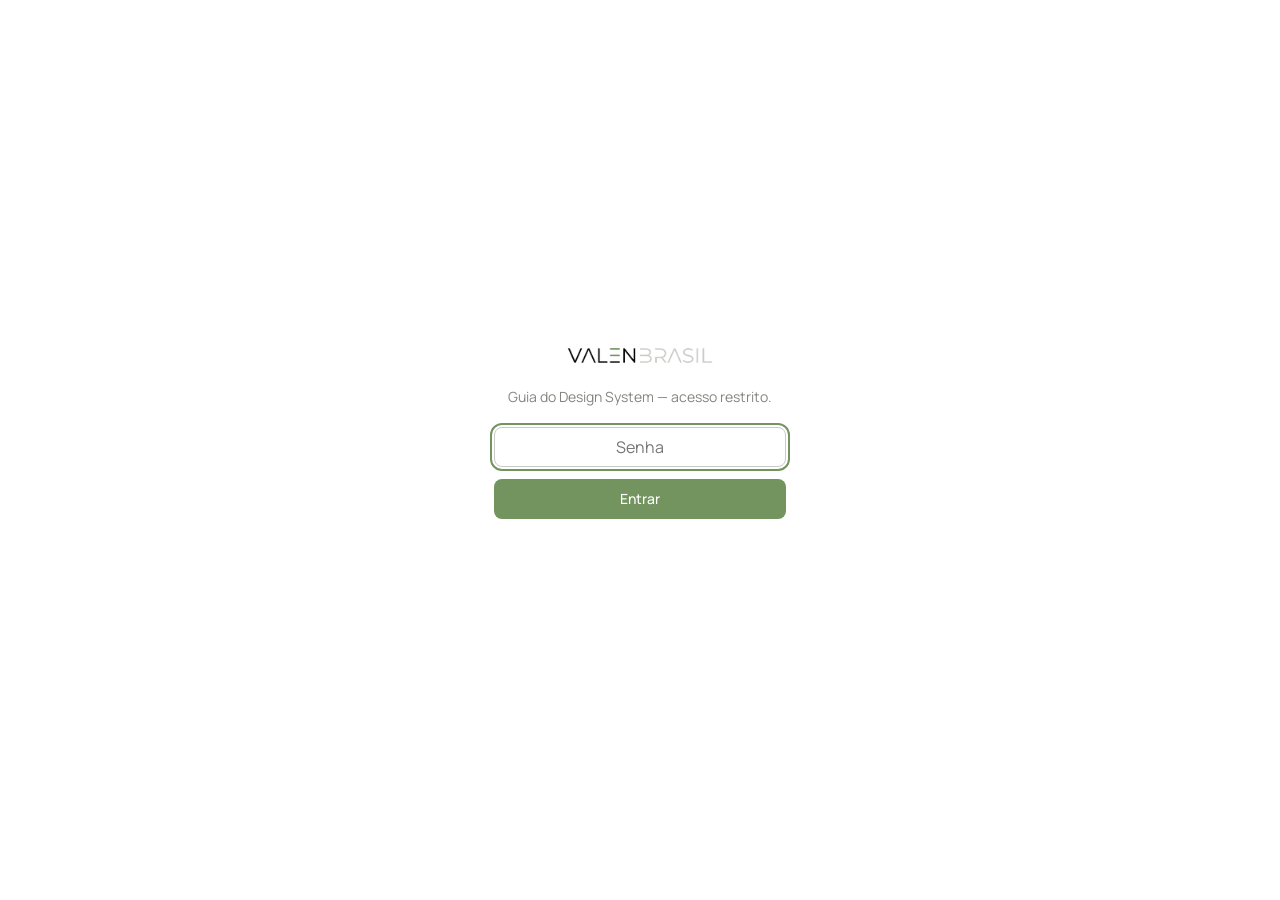
==== commit 7df2b435: "Put a shared password in front of the published guide The guide is internal material and the site is" ====
--- a/index.html
+++ b/index.html
@@ -1,5 +1,7 @@
 <!DOCTYPE html>
-<html lang="pt-BR"><head><meta charset="utf-8"><meta name="viewport" content="width=device-width,initial-scale=1"><title>Valen Brasil — Guia do Design System</title>
+<html lang="pt-BR"><head>
+<meta charset="utf-8">
+<meta name="robots" content="noindex, nofollow, noarchive"><meta name="viewport" content="width=device-width,initial-scale=1"><title>Valen Brasil — Guia do Design System</title>
 <link rel="stylesheet" href="styles.css">
 <link rel="icon" href="assets/valen-icone.png">
 <script src="guia/react.min.js"></script>
@@ -563,4 +565,4 @@
   ajustar();
 })();
 </script>
-</body></html>+<script>window.__VALEN_GATE_BASE="";</script><script src="guia/gate.js"></script></body></html>
